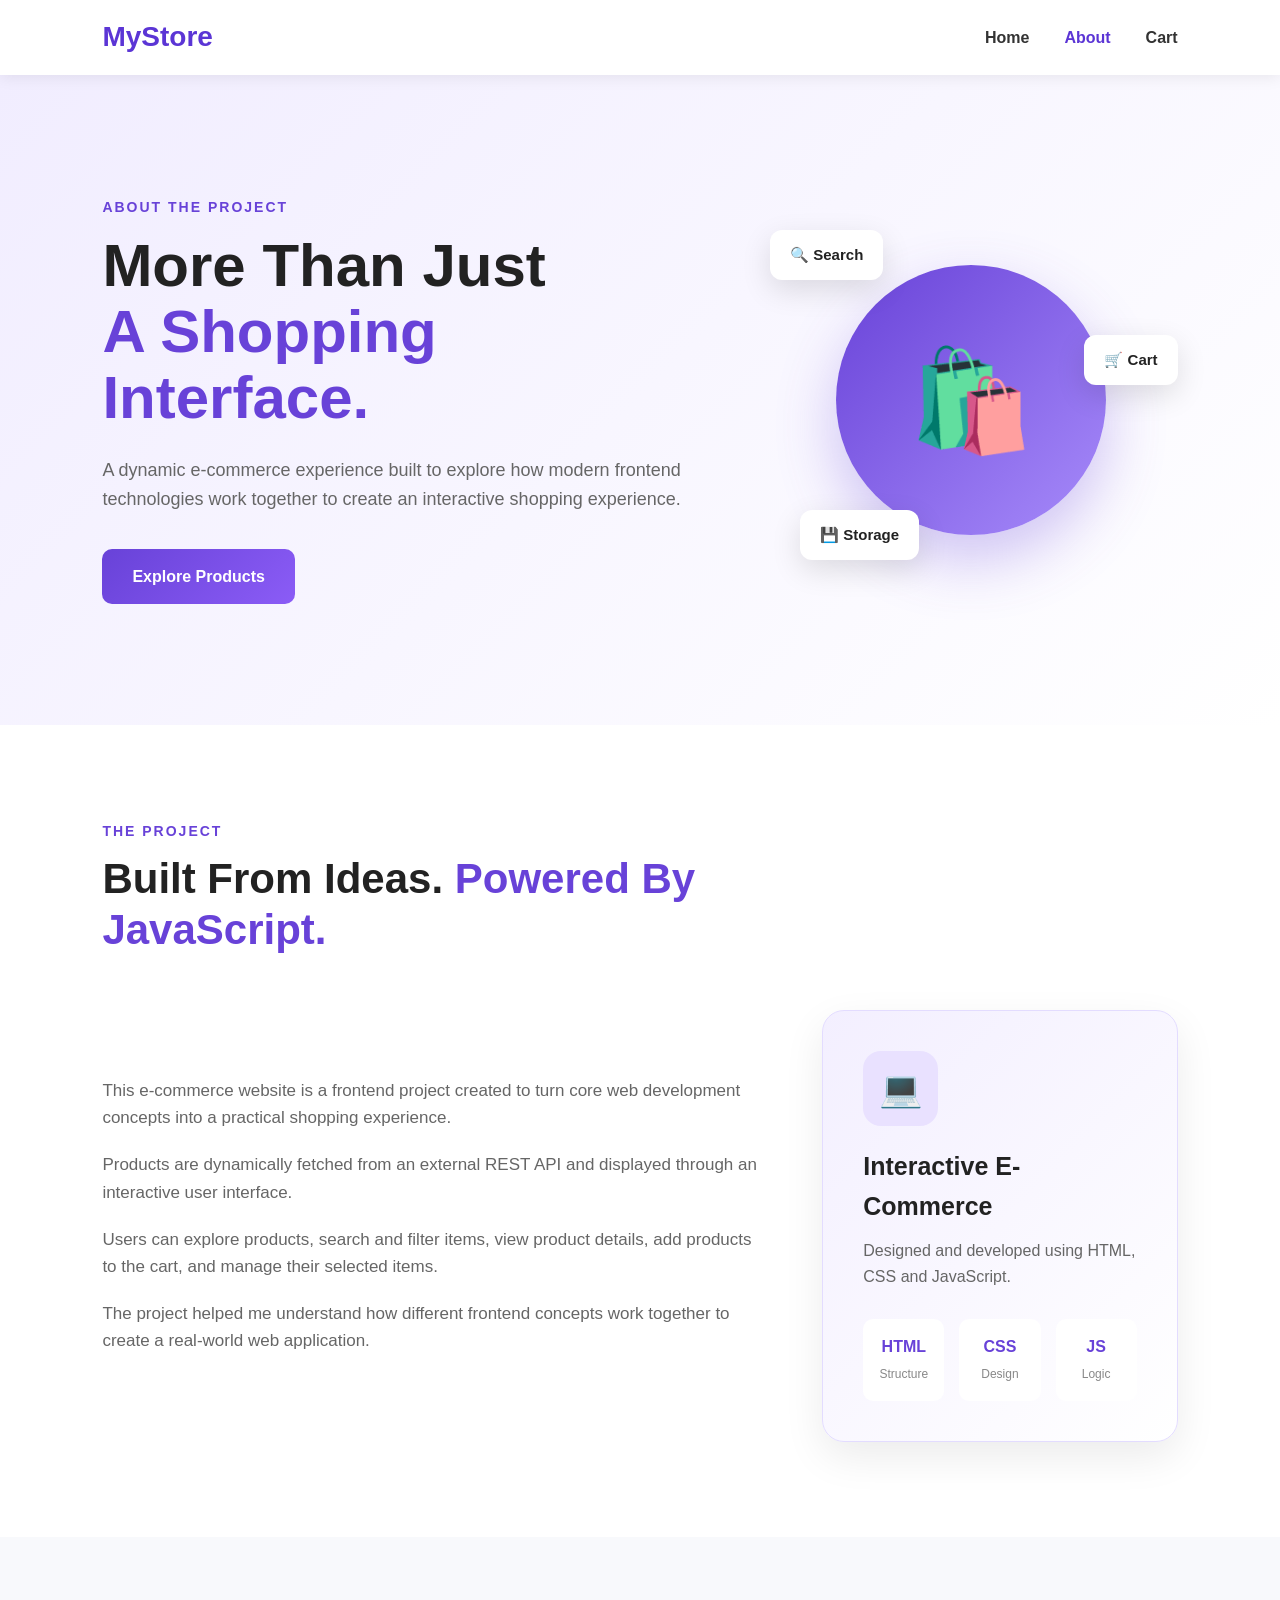
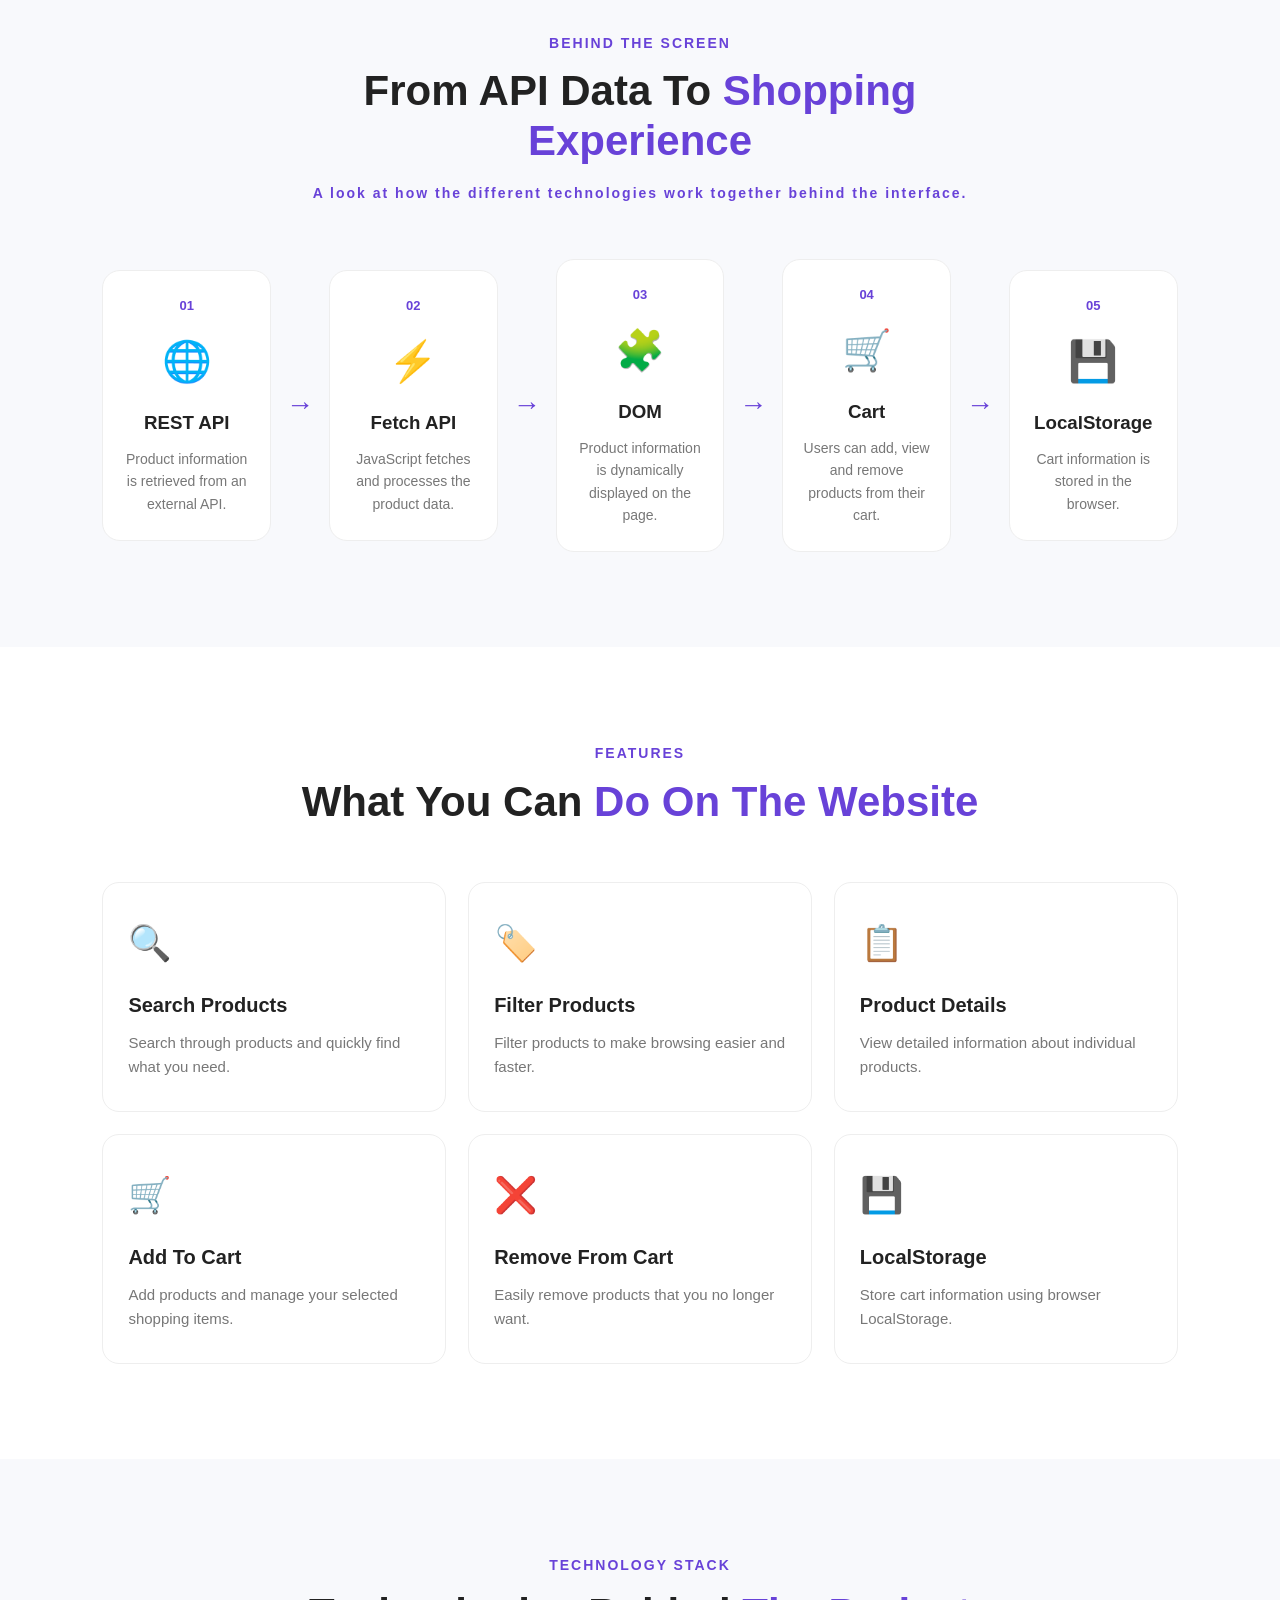
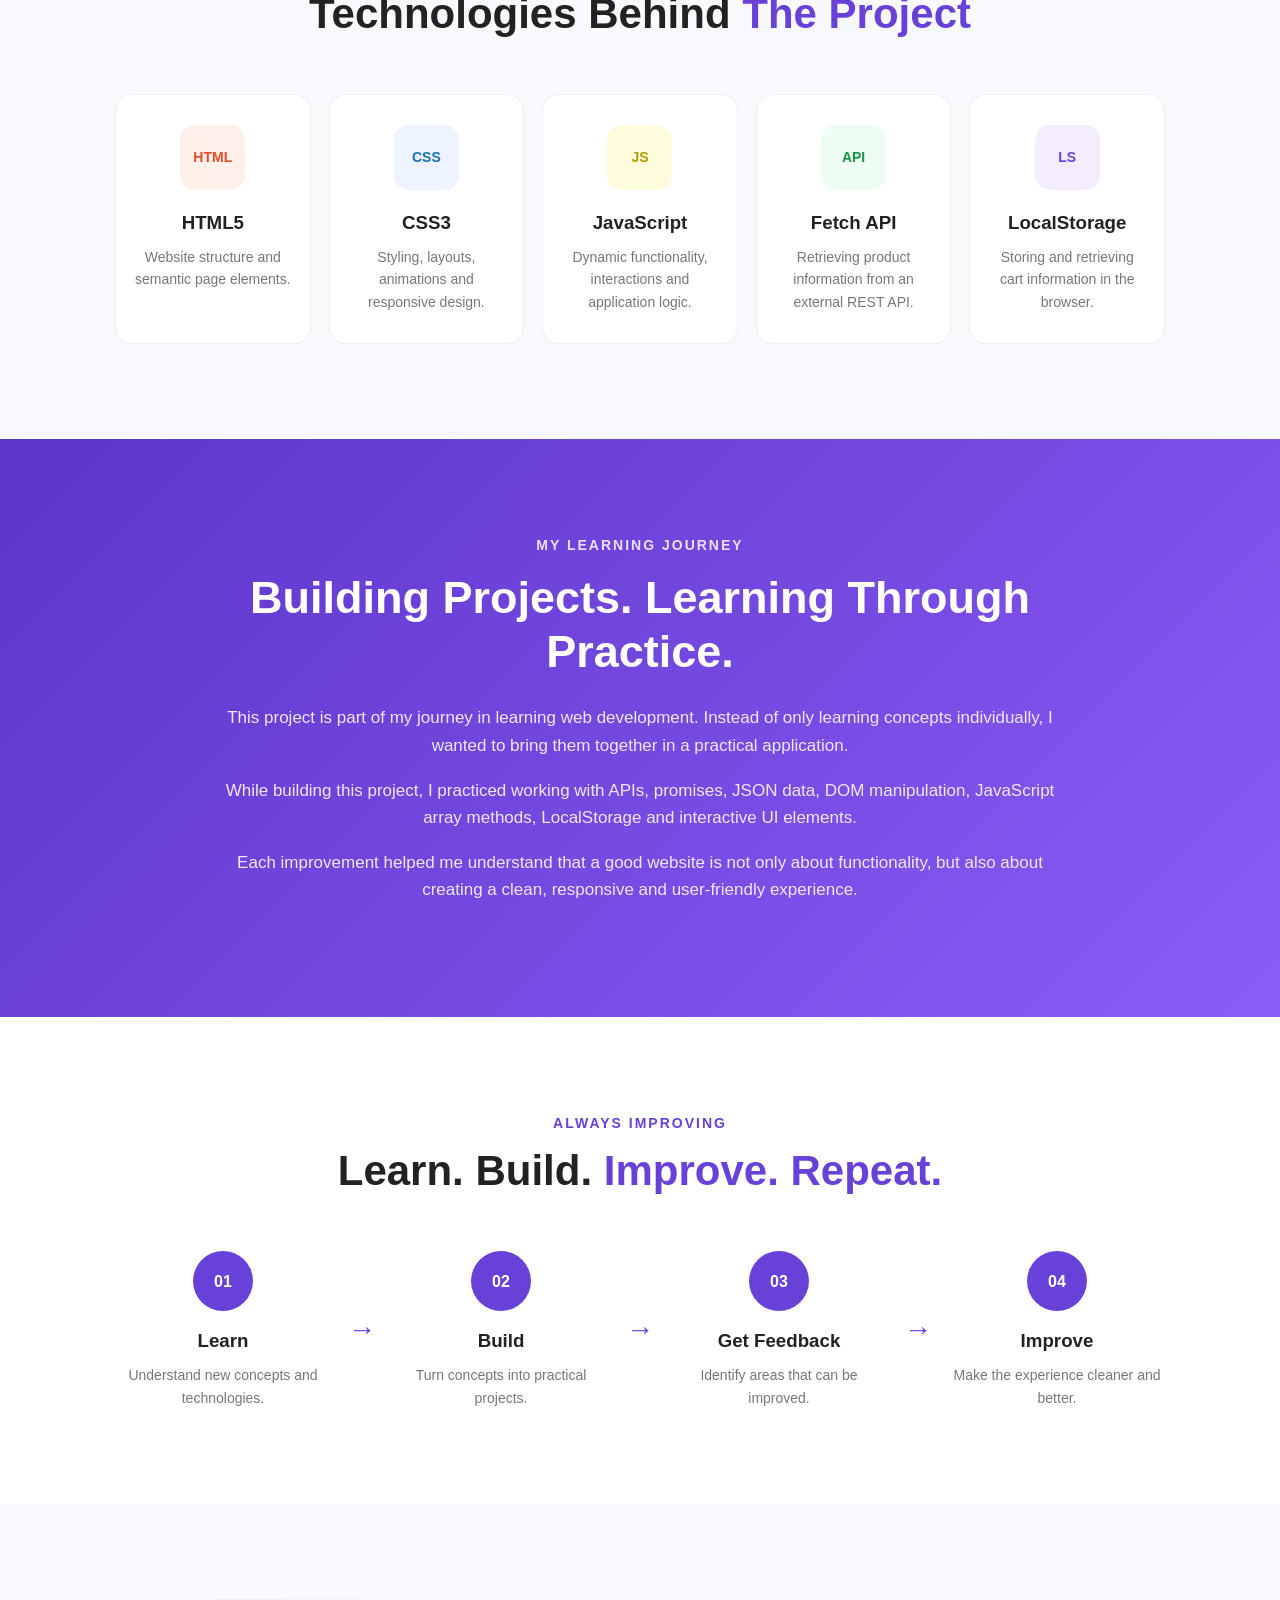
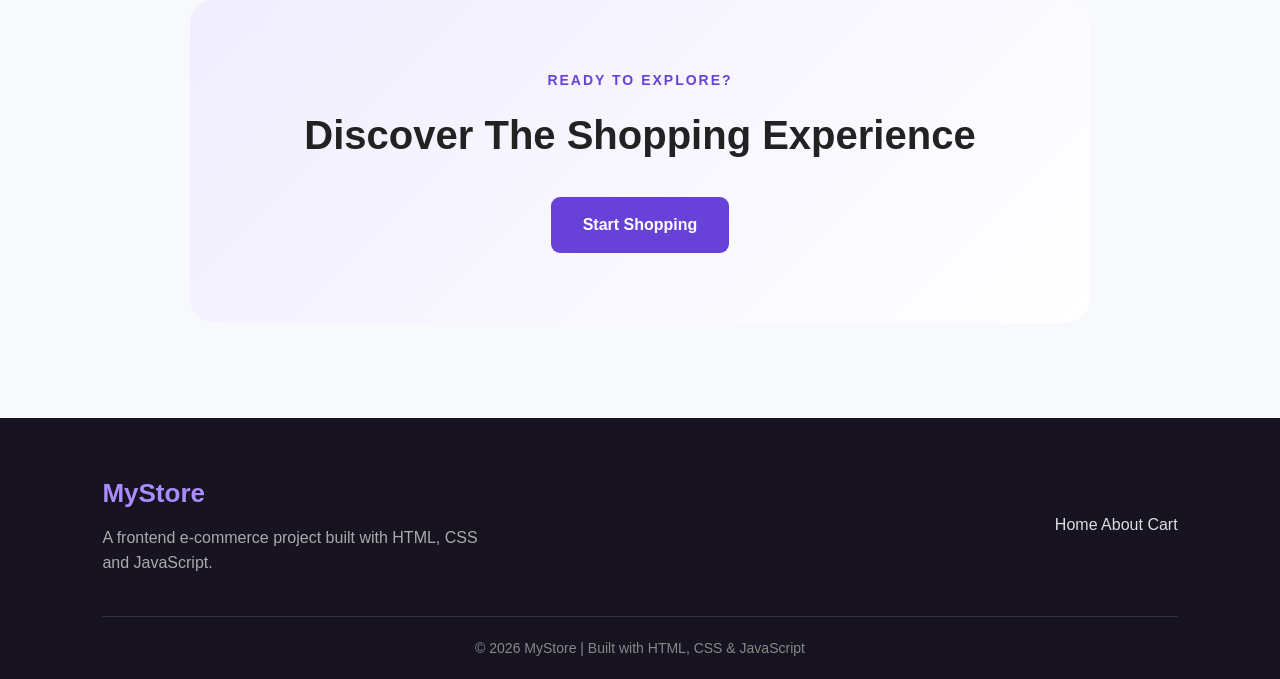
==== about.html @ 477f8141 "Initial commit - E-Commerce Web Application" ====
<!DOCTYPE html>
<html lang="en">
<head>
    <meta charset="UTF-8">
    <meta name="viewport" content="width=device-width, initial-scale=1.0">
    <title>About | E-Commerce Website</title>
    <link rel="stylesheet" href="about.css">
</head>

<body>

    <!-- Navbar -->

    <header class="navbar">

        <div class="logo">
            MyStore
        </div>

        <nav>
            <a href="home.html">Home</a>
            <a href="about.html" class="active">About</a>
            <a href="cart/cart.html">Cart</a>
        </nav>

    </header>


    <!-- Hero Section -->

    <section class="hero">

        <div class="hero-content">

            <p class="tag">ABOUT THE PROJECT</p>

            <h1>
                More Than Just
                <span>A Shopping Interface.</span>
            </h1>

            <p class="hero-text">
                A dynamic e-commerce experience built to explore
                how modern frontend technologies work together
                to create an interactive shopping experience.
            </p>

            <a href="home.html" class="primary-btn">
                Explore Products
            </a>

        </div>

        <div class="hero-visual">

            <div class="visual-circle">
                🛍️
            </div>

            <div class="floating-card card-one">
                🔍 Search
            </div>

            <div class="floating-card card-two">
                🛒 Cart
            </div>

            <div class="floating-card card-three">
                💾 Storage
            </div>

        </div>

    </section>


    <!-- About Project -->

    <section class="about-project">

        <div class="section-title">

            <p>THE PROJECT</p>

            <h2>
                Built From Ideas.
                <span>Powered By JavaScript.</span>
            </h2>

        </div>

        <div class="about-grid">

            <div class="about-text">

                <p>
                    This e-commerce website is a frontend project
                    created to turn core web development concepts
                    into a practical shopping experience.
                </p>

                <p>
                    Products are dynamically fetched from an
                    external REST API and displayed through an
                    interactive user interface.
                </p>

                <p>
                    Users can explore products, search and filter
                    items, view product details, add products to
                    the cart, and manage their selected items.
                </p>

                <p>
                    The project helped me understand how different
                    frontend concepts work together to create a
                    real-world web application.
                </p>

            </div>

            <div class="project-card">

                <div class="project-icon">
                    💻
                </div>

                <h3>
                    Interactive E-Commerce
                </h3>

                <p>
                    Designed and developed using
                    HTML, CSS and JavaScript.
                </p>

                <div class="project-stats">

                    <div>
                        <strong>HTML</strong>
                        <span>Structure</span>
                    </div>

                    <div>
                        <strong>CSS</strong>
                        <span>Design</span>
                    </div>

                    <div>
                        <strong>JS</strong>
                        <span>Logic</span>
                    </div>

                </div>

            </div>

        </div>

    </section>


    <!-- How It Works -->

    <section class="workflow">

        <div class="section-title center">

            <p>BEHIND THE SCREEN</p>

            <h2>
                From API Data To
                <span>Shopping Experience</span>
            </h2>

            <p class="section-description">
                A look at how the different technologies work
                together behind the interface.
            </p>

        </div>


        <div class="flow">

            <div class="flow-card">

                <div class="flow-number">
                    01
                </div>

                <div class="flow-icon">
                    🌐
                </div>

                <h3>
                    REST API
                </h3>

                <p>
                    Product information is retrieved
                    from an external API.
                </p>

            </div>


            <div class="arrow">
                →
            </div>


            <div class="flow-card">

                <div class="flow-number">
                    02
                </div>

                <div class="flow-icon">
                    ⚡
                </div>

                <h3>
                    Fetch API
                </h3>

                <p>
                    JavaScript fetches and processes
                    the product data.
                </p>

            </div>


            <div class="arrow">
                →
            </div>


            <div class="flow-card">

                <div class="flow-number">
                    03
                </div>

                <div class="flow-icon">
                    🧩
                </div>

                <h3>
                    DOM
                </h3>

                <p>
                    Product information is dynamically
                    displayed on the page.
                </p>

            </div>


            <div class="arrow">
                →
            </div>


            <div class="flow-card">

                <div class="flow-number">
                    04
                </div>

                <div class="flow-icon">
                    🛒
                </div>

                <h3>
                    Cart
                </h3>

                <p>
                    Users can add, view and remove
                    products from their cart.
                </p>

            </div>


            <div class="arrow">
                →
            </div>


            <div class="flow-card">

                <div class="flow-number">
                    05
                </div>

                <div class="flow-icon">
                    💾
                </div>

                <h3>
                    LocalStorage
                </h3>

                <p>
                    Cart information is stored in
                    the browser.
                </p>

            </div>

        </div>

    </section>


    <!-- Features -->

    <section class="features">

        <div class="section-title center">

            <p>FEATURES</p>

            <h2>
                What You Can
                <span>Do On The Website</span>
            </h2>

        </div>


        <div class="feature-grid">

            <div class="feature-card">

                <div class="feature-icon">
                    🔍
                </div>

                <h3>
                    Search Products
                </h3>

                <p>
                    Search through products and
                    quickly find what you need.
                </p>

            </div>


            <div class="feature-card">

                <div class="feature-icon">
                    🏷️
                </div>

                <h3>
                    Filter Products
                </h3>

                <p>
                    Filter products to make browsing
                    easier and faster.
                </p>

            </div>


            <div class="feature-card">

                <div class="feature-icon">
                    📋
                </div>

                <h3>
                    Product Details
                </h3>

                <p>
                    View detailed information about
                    individual products.
                </p>

            </div>


            <div class="feature-card">

                <div class="feature-icon">
                    🛒
                </div>

                <h3>
                    Add To Cart
                </h3>

                <p>
                    Add products and manage your
                    selected shopping items.
                </p>

            </div>


            <div class="feature-card">

                <div class="feature-icon">
                    ❌
                </div>

                <h3>
                    Remove From Cart
                </h3>

                <p>
                    Easily remove products that
                    you no longer want.
                </p>

            </div>


            <div class="feature-card">

                <div class="feature-icon">
                    💾
                </div>

                <h3>
                    LocalStorage
                </h3>

                <p>
                    Store cart information using
                    browser LocalStorage.
                </p>

            </div>

        </div>

    </section>


    <!-- Technologies -->

    <section class="technologies">

        <div class="section-title center">

            <p>TECHNOLOGY STACK</p>

            <h2>
                Technologies Behind
                <span>The Project</span>
            </h2>

        </div>


        <div class="tech-grid">

            <div class="tech-card">

                <div class="tech-logo html">
                    HTML
                </div>

                <h3>
                    HTML5
                </h3>

                <p>
                    Website structure and semantic
                    page elements.
                </p>

            </div>


            <div class="tech-card">

                <div class="tech-logo css">
                    CSS
                </div>

                <h3>
                    CSS3
                </h3>

                <p>
                    Styling, layouts, animations and
                    responsive design.
                </p>

            </div>


            <div class="tech-card">

                <div class="tech-logo js">
                    JS
                </div>

                <h3>
                    JavaScript
                </h3>

                <p>
                    Dynamic functionality, interactions
                    and application logic.
                </p>

            </div>


            <div class="tech-card">

                <div class="tech-logo api">
                    API
                </div>

                <h3>
                    Fetch API
                </h3>

                <p>
                    Retrieving product information
                    from an external REST API.
                </p>

            </div>


            <div class="tech-card">

                <div class="tech-logo storage">
                    LS
                </div>

                <h3>
                    LocalStorage
                </h3>

                <p>
                    Storing and retrieving cart
                    information in the browser.
                </p>

            </div>

        </div>

    </section>


    <!-- Learning -->

    <section class="learning">

        <div class="learning-content">

            <p class="tag">
                MY LEARNING JOURNEY
            </p>

            <h2>
                Building Projects.
                Learning Through Practice.
            </h2>

            <p>
                This project is part of my journey in learning
                web development. Instead of only learning concepts
                individually, I wanted to bring them together
                in a practical application.
            </p>

            <p>
                While building this project, I practiced working
                with APIs, promises, JSON data, DOM manipulation,
                JavaScript array methods, LocalStorage and
                interactive UI elements.
            </p>

            <p>
                Each improvement helped me understand that a good
                website is not only about functionality, but also
                about creating a clean, responsive and
                user-friendly experience.
            </p>

        </div>

    </section>


    <!-- Improvement -->

    <section class="improvement">

        <div class="section-title center">

            <p>ALWAYS IMPROVING</p>

            <h2>
                Learn. Build.
                <span>Improve. Repeat.</span>
            </h2>

        </div>


        <div class="improvement-flow">

            <div class="improve-item">
                <div>01</div>
                <h3>Learn</h3>
                <p>
                    Understand new concepts and technologies.
                </p>
            </div>

            <div class="improve-arrow">
                →
            </div>

            <div class="improve-item">
                <div>02</div>
                <h3>Build</h3>
                <p>
                    Turn concepts into practical projects.
                </p>
            </div>

            <div class="improve-arrow">
                →
            </div>

            <div class="improve-item">
                <div>03</div>
                <h3>Get Feedback</h3>
                <p>
                    Identify areas that can be improved.
                </p>
            </div>

            <div class="improve-arrow">
                →
            </div>

            <div class="improve-item">
                <div>04</div>
                <h3>Improve</h3>
                <p>
                    Make the experience cleaner and better.
                </p>
            </div>

        </div>

    </section>


    <!-- CTA -->

    <section class="cta">

        <div class="cta-box">

            <p>
                READY TO EXPLORE?
            </p>

            <h2>
                Discover The Shopping Experience
            </h2>

            <a href="home.html">
                Start Shopping
            </a>

        </div>

    </section>


    <!-- Footer -->

    <footer>

        <div class="footer-main">

            <div class="footer-brand">

                <h3>
                    MyStore
                </h3>

                <p>
                    A frontend e-commerce project built
                    with HTML, CSS and JavaScript.
                </p>

            </div>


            <div class="footer-links">

                <nav>

    <a href="./home/home.html">Home</a>

    <a href="./about.html" class="active">About</a>

    <a href="./cart/cart.html">Cart</a>

</nav>

            </div>

        </div>


        <div class="footer-bottom">

            © 2026 MyStore | Built with HTML, CSS & JavaScript

        </div>

    </footer>

</body>
</html>
---- about.css ----
* {
    margin: 0;
    padding: 0;
    box-sizing: border-box;
}

html {
    scroll-behavior: smooth;
}

body {
    font-family: Arial, sans-serif;
    color: #222;
    background-color: #f8f9fc;
    line-height: 1.6;
}

a {
    text-decoration: none;
}


/* NAVBAR */

.navbar {
    width: 100%;
    min-height: 75px;
    padding: 0 8%;
    background-color: white;

    display: flex;
    justify-content: space-between;
    align-items: center;

    box-shadow: 0 2px 15px rgba(0, 0, 0, 0.08);

    position: sticky;
    top: 0;
    z-index: 100;
}

.logo {
    font-size: 28px;
    font-weight: bold;
    color: #5b35d5;
}

.navbar nav {
    display: flex;
    align-items: center;
    gap: 35px;
}

.navbar nav a {
    color: #333;
    font-size: 16px;
    font-weight: 600;
    transition: 0.3s;
}

.navbar nav a:hover,
.navbar nav a.active {
    color: #5b35d5;
}


/* HERO */

.hero {
    min-height: 650px;
    padding: 80px 8%;

    display: flex;
    align-items: center;
    justify-content: space-between;

    gap: 70px;

    background: linear-gradient(
        135deg,
        #f1edff,
        #ffffff
    );
}

.hero-content {
    max-width: 650px;
}

.tag {
    color: #6842d8;
    font-size: 14px;
    font-weight: bold;
    letter-spacing: 2px;
    margin-bottom: 15px;
}

.hero h1 {
    font-size: 60px;
    line-height: 1.1;
    margin-bottom: 25px;
}

.hero h1 span {
    display: block;
    color: #6842d8;
}

.hero-text {
    max-width: 580px;
    font-size: 18px;
    color: #666;
    margin-bottom: 35px;
}

.primary-btn {
    display: inline-block;

    padding: 15px 30px;

    background: linear-gradient(
        135deg,
        #6842d8,
        #8b5cf6
    );

    color: white;

    border-radius: 10px;

    font-weight: bold;

    transition: 0.3s;
}

.primary-btn:hover {
    transform: translateY(-3px);

    box-shadow:
        0 10px 25px rgba(104, 66, 216, 0.3);
}


/* HERO VISUAL */

.hero-visual {
    width: 430px;
    height: 430px;

    position: relative;

    display: flex;
    align-items: center;
    justify-content: center;
}

.visual-circle {
    width: 270px;
    height: 270px;

    border-radius: 50%;

    background: linear-gradient(
        135deg,
        #6842d8,
        #a78bfa
    );

    display: flex;
    align-items: center;
    justify-content: center;

    font-size: 100px;

    box-shadow:
        0 25px 60px rgba(104, 66, 216, 0.3);
}

.floating-card {
    position: absolute;

    padding: 13px 20px;

    background-color: white;

    border-radius: 12px;

    box-shadow:
        0 10px 30px rgba(0, 0, 0, 0.12);

    font-weight: bold;

    font-size: 15px;
}

.card-one {
    top: 45px;
    left: 5px;
}

.card-two {
    right: 0;
    top: 150px;
}

.card-three {
    bottom: 55px;
    left: 35px;
}


/* COMMON SECTION */

section {
    padding: 95px 8%;
}

.section-title {
    max-width: 750px;
    margin-bottom: 55px;
}

.section-title.center {
    text-align: center;
    margin-left: auto;
    margin-right: auto;
}

.section-title > p {
    color: #6842d8;
    font-size: 14px;
    font-weight: bold;
    letter-spacing: 2px;
    margin-bottom: 12px;
}

.section-title h2 {
    font-size: 42px;
    line-height: 1.2;
}

.section-title h2 span {
    color: #6842d8;
}

.section-description {
    margin-top: 15px;
    color: #777;
}


/* ABOUT PROJECT */

.about-project {
    background-color: white;
}

.about-grid {
    max-width: 1100px;
    margin: auto;

    display: grid;
    grid-template-columns: 1.3fr 0.7fr;

    gap: 60px;

    align-items: center;
}

.about-text p {
    color: #666;
    font-size: 17px;
    margin-bottom: 20px;
}

.project-card {
    padding: 40px;

    border-radius: 22px;

    background:
        linear-gradient(
            135deg,
            #f3efff,
            #ffffff
        );

    border: 1px solid #e3dcff;

    box-shadow:
        0 15px 40px rgba(0, 0, 0, 0.08);
}

.project-icon {
    width: 75px;
    height: 75px;

    display: flex;
    align-items: center;
    justify-content: center;

    background-color: #e9e1ff;

    border-radius: 18px;

    font-size: 35px;

    margin-bottom: 20px;
}

.project-card h3 {
    font-size: 25px;
    margin-bottom: 12px;
}

.project-card > p {
    color: #666;
}

.project-stats {
    display: flex;
    gap: 15px;

    margin-top: 30px;
}

.project-stats div {
    flex: 1;

    padding: 15px 8px;

    background-color: white;

    border-radius: 10px;

    text-align: center;
}

.project-stats strong {
    display: block;
    color: #6842d8;
}

.project-stats span {
    color: #888;
    font-size: 12px;
}


/* WORKFLOW */

.workflow {
    background-color: #f8f9fc;
}

.flow {
    max-width: 1200px;
    margin: auto;

    display: flex;
    align-items: center;
    justify-content: center;

    gap: 15px;
}

.flow-card {
    width: 185px;
    min-height: 250px;

    padding: 25px 18px;

    background-color: white;

    border-radius: 18px;

    text-align: center;

    border: 1px solid #eee;

    transition: 0.3s;
}

.flow-card:hover {
    transform: translateY(-8px);

    border-color: #d8ccff;

    box-shadow:
        0 15px 30px rgba(0, 0, 0, 0.08);
}

.flow-number {
    color: #6842d8;
    font-size: 13px;
    font-weight: bold;
    margin-bottom: 12px;
}

.flow-icon {
    font-size: 40px;
    margin-bottom: 15px;
}

.flow-card h3 {
    margin-bottom: 10px;
}

.flow-card p {
    color: #777;
    font-size: 14px;
}

.arrow {
    color: #6842d8;
    font-size: 28px;
    font-weight: bold;
}


/* FEATURES */

.features {
    background-color: white;
}

.feature-grid {
    max-width: 1100px;
    margin: auto;

    display: grid;
    grid-template-columns: repeat(3, 1fr);

    gap: 22px;
}

.feature-card {
    padding: 32px 25px;

    border-radius: 17px;

    border: 1px solid #eee;

    background-color: #fff;

    transition: 0.3s;
}

.feature-card:hover {
    transform: translateY(-7px);

    box-shadow:
        0 15px 35px rgba(0, 0, 0, 0.08);

    border-color: #d8ccff;
}

.feature-icon {
    font-size: 35px;
    margin-bottom: 18px;
}

.feature-card h3 {
    font-size: 20px;
    margin-bottom: 10px;
}

.feature-card p {
    color: #777;
    font-size: 15px;
}


/* TECHNOLOGIES */

.technologies {
    background-color: #f8f9fc;
}

.tech-grid {
    max-width: 1050px;
    margin: auto;

    display: grid;
    grid-template-columns: repeat(5, 1fr);

    gap: 18px;
}

.tech-card {
    padding: 30px 18px;

    text-align: center;

    background-color: white;

    border-radius: 17px;

    border: 1px solid #eee;

    transition: 0.3s;
}

.tech-card:hover {
    transform: translateY(-6px);

    box-shadow:
        0 12px 25px rgba(0, 0, 0, 0.08);
}

.tech-logo {
    width: 65px;
    height: 65px;

    margin: 0 auto 18px;

    border-radius: 15px;

    display: flex;
    align-items: center;
    justify-content: center;

    font-size: 14px;
    font-weight: bold;
}

.html {
    background-color: #fff0ea;
    color: #e44d26;
}

.css {
    background-color: #edf4ff;
    color: #1572b6;
}

.js {
    background-color: #fffbdc;
    color: #b39b00;
}

.api {
    background-color: #edfdf4;
    color: #159447;
}

.storage {
    background-color: #f3edff;
    color: #6842d8;
}

.tech-card h3 {
    margin-bottom: 8px;
}

.tech-card p {
    color: #777;
    font-size: 14px;
}


/* LEARNING */

.learning {
    background:
        linear-gradient(
            135deg,
            #5c35c9,
            #8b5cf6
        );

    color: white;
}

.learning-content {
    max-width: 850px;
    margin: auto;

    text-align: center;
}

.learning .tag {
    color: #e9e1ff;
}

.learning h2 {
    font-size: 45px;
    line-height: 1.2;

    margin-bottom: 25px;
}

.learning-content > p:not(.tag) {
    color: #eee8ff;

    font-size: 17px;

    margin-bottom: 18px;
}


/* IMPROVEMENT */

.improvement {
    background-color: white;
}

.improvement-flow {
    max-width: 1100px;
    margin: auto;

    display: flex;
    align-items: center;
    justify-content: center;

    gap: 20px;
}

.improve-item {
    width: 210px;
    text-align: center;
}

.improve-item > div {
    width: 60px;
    height: 60px;

    margin: 0 auto 15px;

    border-radius: 50%;

    display: flex;
    align-items: center;
    justify-content: center;

    background-color: #6842d8;

    color: white;

    font-weight: bold;
}

.improve-item h3 {
    margin-bottom: 8px;
}

.improve-item p {
    color: #777;
    font-size: 14px;
}

.improve-arrow {
    color: #6842d8;
    font-size: 28px;
}


/* CTA */

.cta {
    background-color: #f8f9fc;
}

.cta-box {
    max-width: 900px;
    margin: auto;

    padding: 70px 30px;

    text-align: center;

    border-radius: 25px;

    background:
        linear-gradient(
            135deg,
            #f1edff,
            #ffffff
        );
}

.cta-box > p {
    color: #6842d8;

    font-size: 14px;

    font-weight: bold;

    letter-spacing: 2px;

    margin-bottom: 12px;
}

.cta-box h2 {
    font-size: 40px;
    margin-bottom: 30px;
}

.cta-box a {
    display: inline-block;

    padding: 15px 32px;

    background-color: #6842d8;

    color: white;

    border-radius: 9px;

    font-weight: bold;

    transition: 0.3s;
}

.cta-box a:hover {
    background-color: #4d2ab8;

    transform: translateY(-2px);
}


/* FOOTER */

footer {
    padding: 55px 8% 20px;

    background-color: #171321;

    color: white;
}

.footer-main {
    max-width: 1100px;
    margin: auto;

    display: flex;
    justify-content: space-between;

    gap: 40px;
}

.footer-brand h3 {
    font-size: 26px;

    color: #a98cff;

    margin-bottom: 10px;
}

.footer-brand p {
    max-width: 400px;

    color: #aaa;
}

.footer-links {
    display: flex;

    align-items: center;

    gap: 25px;
}

.footer-links a {
    color: #ddd;

    transition: 0.3s;
}

.footer-links a:hover {
    color: #a98cff;
}

.footer-bottom {
    max-width: 1100px;

    margin: 40px auto 0;

    padding-top: 20px;

    border-top: 1px solid #333;

    text-align: center;

    color: #888;

    font-size: 14px;
}


/* TABLET */

@media (max-width: 1100px) {

    .hero {
        padding: 70px 6%;
    }

    .hero h1 {
        font-size: 50px;
    }

    .hero-visual {
        width: 360px;
        height: 360px;
    }

    .visual-circle {
        width: 230px;
        height: 230px;
        font-size: 80px;
    }

    .flow {
        flex-wrap: wrap;
    }

    .arrow {
        font-size: 22px;
    }

    .tech-grid {
        grid-template-columns: repeat(3, 1fr);
    }

}


/* TABLET */

@media (max-width: 850px) {

    .hero {
        flex-direction: column;
        text-align: center;
    }

    .hero-content {
        max-width: 700px;
    }

    .hero-text {
        margin-left: auto;
        margin-right: auto;
    }

    .hero-visual {
        width: 380px;
    }

    .about-grid {
        grid-template-columns: 1fr;
    }

    .feature-grid {
        grid-template-columns: repeat(2, 1fr);
    }

    .improvement-flow {
        flex-wrap: wrap;
    }

}


/* MOBILE */

@media (max-width: 600px) {

    .navbar {
        min-height: auto;

        padding: 18px 5%;

        flex-direction: column;

        gap: 15px;
    }

    .navbar nav {
        gap: 20px;
    }

    .navbar nav a {
        font-size: 14px;
    }

    .logo {
        font-size: 24px;
    }


    section {
        padding: 65px 5%;
    }


    .hero {
        min-height: auto;

        padding: 60px 5%;

        gap: 50px;
    }

    .hero h1 {
        font-size: 38px;
    }

    .hero-text {
        font-size: 16px;
    }


    .hero-visual {
        width: 100%;
        height: 330px;
    }

    .visual-circle {
        width: 200px;
        height: 200px;

        font-size: 70px;
    }

    .floating-card {
        font-size: 13px;
        padding: 10px 14px;
    }

    .card-one {
        left: 0;
        top: 35px;
    }

    .card-two {
        right: 0;
        top: 125px;
    }

    .card-three {
        left: 10px;
        bottom: 25px;
    }


    .section-title h2 {
        font-size: 31px;
    }


    .about-grid {
        gap: 35px;
    }

    .about-text p {
        font-size: 16px;
    }

    .project-card {
        padding: 28px;
    }


    .flow {
        flex-direction: column;
    }

    .flow-card {
        width: 100%;
        max-width: 320px;
    }

    .arrow {
        transform: rotate(90deg);
    }


    .feature-grid {
        grid-template-columns: 1fr;
    }


    .tech-grid {
        grid-template-columns: repeat(2, 1fr);
    }


    .learning h2 {
        font-size: 32px;
    }

    .learning-content > p:not(.tag) {
        font-size: 16px;
    }


    .improvement-flow {
        flex-direction: column;
    }

    .improve-arrow {
        transform: rotate(90deg);
    }

    .improve-item {
        width: 100%;
        max-width: 280px;
    }


    .cta-box {
        padding: 50px 20px;
    }

    .cta-box h2 {
        font-size: 30px;
    }


    .footer-main {
        flex-direction: column;

        text-align: center;
    }

    .footer-brand p {
        margin: auto;
    }

    .footer-links {
        justify-content: center;

        flex-wrap: wrap;
    }

}


/* SMALL MOBILE */

@media (max-width: 400px) {

    .hero h1 {
        font-size: 32px;
    }

    .section-title h2 {
        font-size: 27px;
    }

    .tech-grid {
        grid-template-columns: 1fr;
    }

    .project-stats {
        flex-direction: column;
    }

    .navbar nav {
        gap: 12px;
    }

}
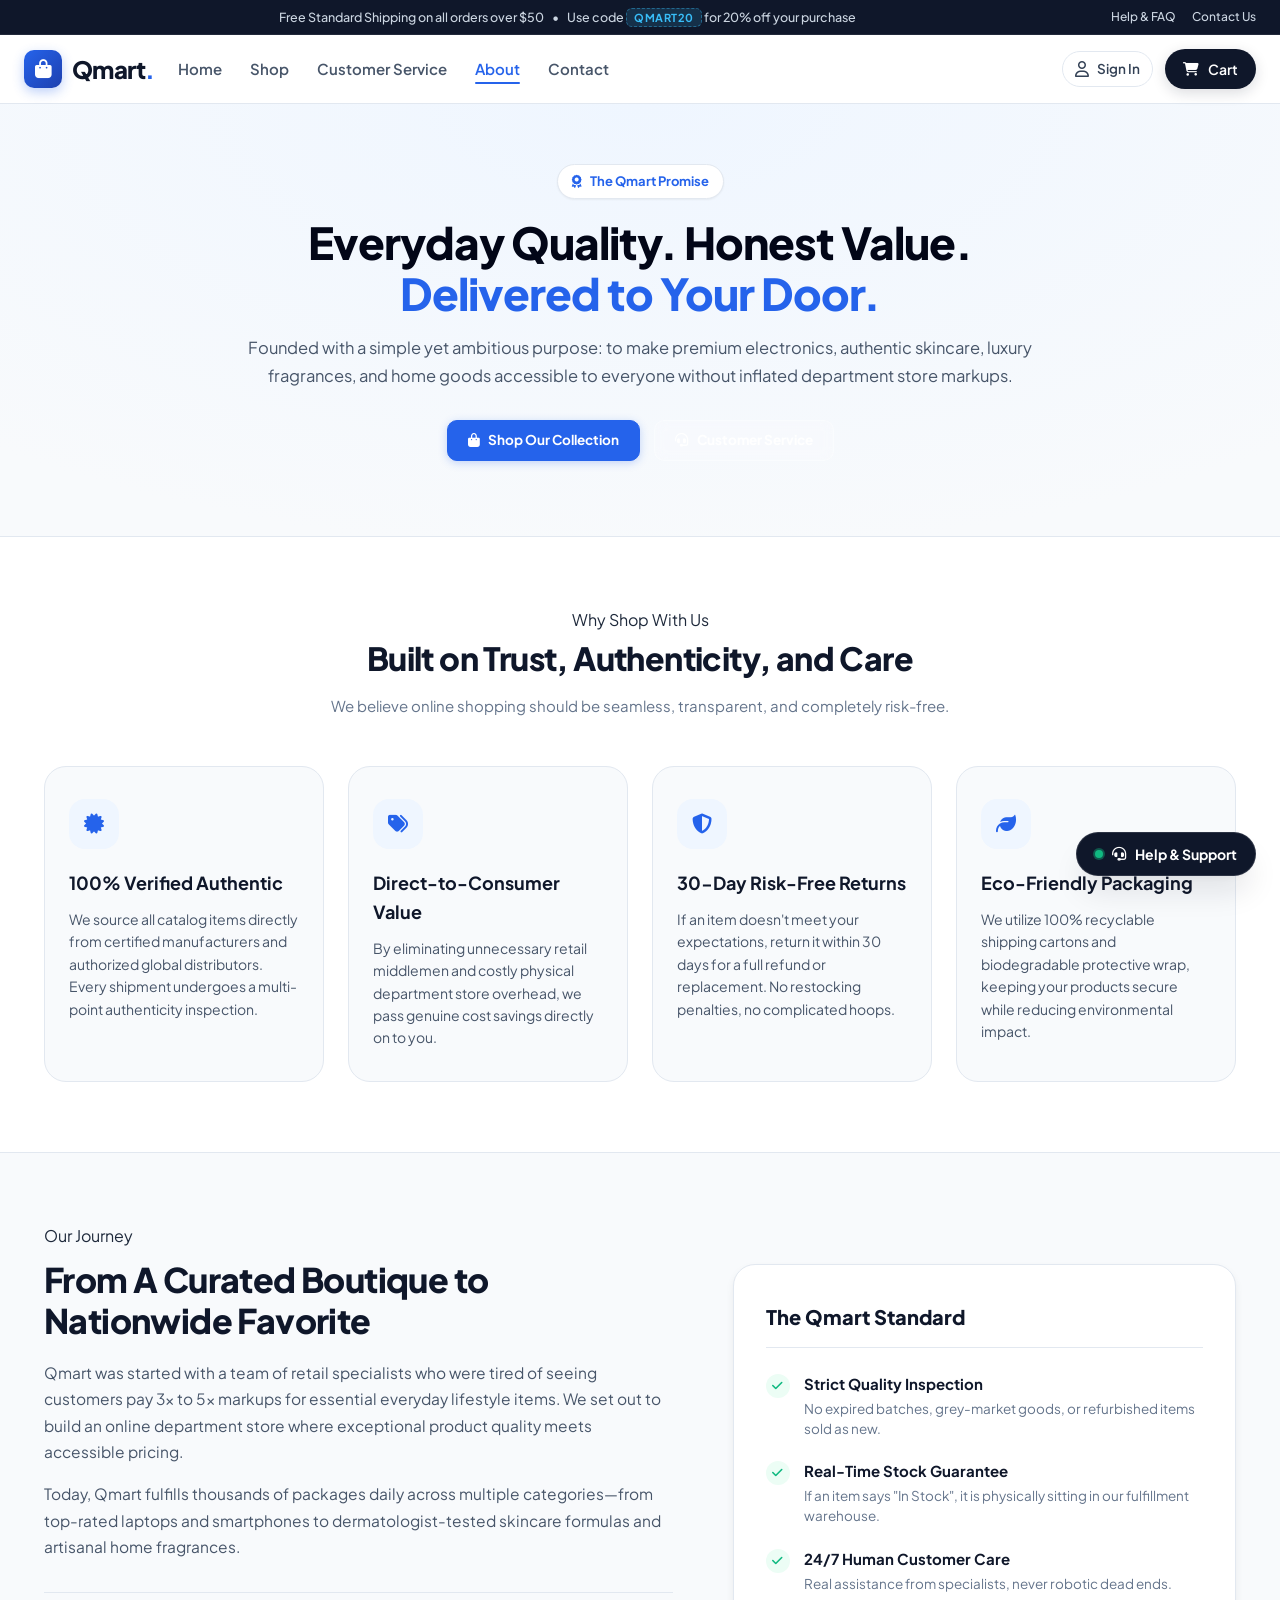
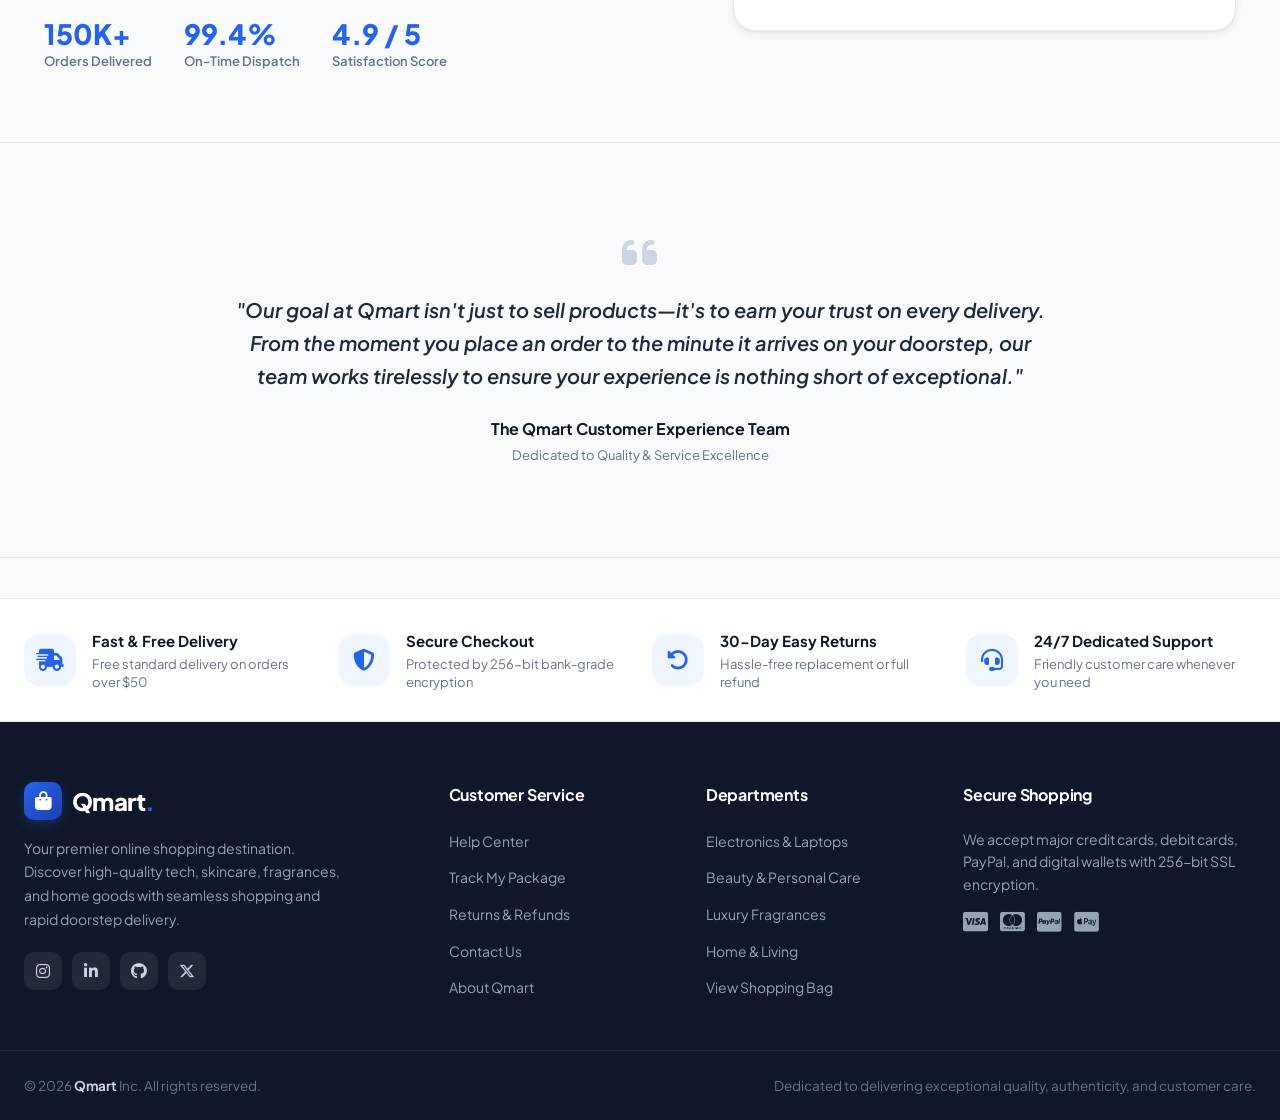
==== commit e8eafb3f: "feat: complete UI enhancement, responsive mobile navigation, product filters, and SEO optimization" ====
--- a/about.html
+++ b/about.html
@@ -1,739 +1,322 @@
 <!DOCTYPE html>
 <html lang="en">
+
 <head>
     <meta charset="UTF-8">
     <meta name="viewport" content="width=device-width, initial-scale=1.0">
-    <title>About | E-Commerce Website</title>
-    <link rel="stylesheet" href="about.css">
+    <title>About Qmart | Our Story & Sourcing Standards</title>
+
+    <!-- Global CSS -->
+    <link rel="stylesheet" href="./common.css">
+    <!-- About Specific CSS -->
+    <link rel="stylesheet" href="./about.css">
+
+    <!-- Font Awesome -->
+    <link rel="stylesheet" href="https://cdnjs.cloudflare.com/ajax/libs/font-awesome/6.5.2/css/all.min.css">
 </head>
 
 <body>
 
-    <!-- Navbar -->
-
-    <header class="navbar">
-
-        <div class="logo">
-            MyStore
-        </div>
-
-        <nav>
-            <a href="home.html">Home</a>
-            <a href="about.html" class="active">About</a>
-            <a href="cart/cart.html">Cart</a>
-        </nav>
-
+    <!-- ================= ANNOUNCEMENT BAR ================= -->
+    <div class="announcement-bar">
+        <div class="announcement-text">
+            <span>Free Standard Shipping on all orders over $50</span>
+            <span class="sep">•</span>
+            <span>Use code <strong class="coupon-code">QMART20</strong> for 20% off your purchase</span>
+        </div>
+        <div class="announcement-links">
+            <a href="./customer-service.html">Help & FAQ</a>
+            <a href="./contact.html">Contact Us</a>
+        </div>
+    </div>
+
+    <!-- ================= NAVBAR ================= -->
+    <header class="main-header">
+        <div class="navbar-inner">
+            <a href="./home/home.html" class="brand-logo">
+                <div class="brand-icon">
+                    <i class="fa-solid fa-bag-shopping"></i>
+                </div>
+                <span>Qmart<span class="dot">.</span></span>
+            </a>
+
+            <ul class="nav-menu">
+                <li><a href="./home/home.html" class="nav-link">Home</a></li>
+                <li><a href="./home/home.html#catalog-section" class="nav-link">Shop</a></li>
+                <li><a href="./customer-service.html" class="nav-link">Customer Service</a></li>
+                <li><a href="./about.html" class="nav-link active">About</a></li>
+                <li><a href="./contact.html" class="nav-link">Contact</a></li>
+            </ul>
+
+            <div class="header-actions" style="margin-left: auto;">
+                <a href="./registratuion&login/login.html" class="action-btn user-account-btn">
+                    <i class="fa-regular fa-user"></i>
+                    <span>Sign In</span>
+                </a>
+
+                <a href="./cart/cart.html" class="cart-pill-btn">
+                    <i class="fa-solid fa-cart-shopping"></i>
+                    <span class="cart-text">Cart</span>
+                    <span class="cart-badge" id="cartCount">0</span>
+                </a>
+            </div>
+        </div>
     </header>
 
-
-    <!-- Hero Section -->
-
-    <section class="hero">
-
-        <div class="hero-content">
-
-            <p class="tag">ABOUT THE PROJECT</p>
-
+    <!-- Mobile Drawer -->
+    <div class="mobile-drawer">
+        <div class="mobile-drawer-content">
+            <div class="mobile-drawer-header">
+                <div class="brand-logo">
+                    <div class="brand-icon"><i class="fa-solid fa-bag-shopping"></i></div>
+                    <span>Qmart<span class="dot">.</span></span>
+                </div>
+                <button class="mobile-drawer-close" aria-label="Close menu" style="background:none;font-size:22px;color:var(--slate-600);"><i class="fa-solid fa-xmark"></i></button>
+            </div>
+            <ul class="mobile-nav-links">
+                <li><a href="./home/home.html"><i class="fa-solid fa-house" style="margin-right:10px;"></i> Home</a></li>
+                <li><a href="./home/home.html#catalog-section"><i class="fa-solid fa-store" style="margin-right:10px;"></i> Browse Store</a></li>
+                <li><a href="./customer-service.html"><i class="fa-solid fa-headset" style="margin-right:10px;"></i> Customer Service</a></li>
+                <li><a href="./cart/cart.html"><i class="fa-solid fa-cart-shopping" style="margin-right:10px;"></i> Shopping Cart</a></li>
+                <li><a href="./about.html" class="active"><i class="fa-solid fa-circle-info" style="margin-right:10px;"></i> About Qmart</a></li>
+                <li><a href="./contact.html"><i class="fa-solid fa-envelope" style="margin-right:10px;"></i> Contact Support</a></li>
+            </ul>
+        </div>
+    </div>
+
+    <!-- ================= ABOUT HERO ================= -->
+    <section class="about-hero">
+        <div class="about-hero-container">
+            <span class="hero-tag"><i class="fa-solid fa-award"></i> The Qmart Promise</span>
             <h1>
-                More Than Just
-                <span>A Shopping Interface.</span>
+                Everyday Quality. Honest Value.
+                <span>Delivered to Your Door.</span>
             </h1>
-
-            <p class="hero-text">
-                A dynamic e-commerce experience built to explore
-                how modern frontend technologies work together
-                to create an interactive shopping experience.
+            <p>
+                Founded with a simple yet ambitious purpose: to make premium electronics, authentic skincare, luxury fragrances, and home goods accessible to everyone without inflated department store markups.
             </p>
-
-            <a href="home.html" class="primary-btn">
-                Explore Products
-            </a>
-
-        </div>
-
-        <div class="hero-visual">
-
-            <div class="visual-circle">
-                🛍️
-            </div>
-
-            <div class="floating-card card-one">
-                🔍 Search
-            </div>
-
-            <div class="floating-card card-two">
-                🛒 Cart
-            </div>
-
-            <div class="floating-card card-three">
-                💾 Storage
-            </div>
-
-        </div>
-
-    </section>
-
-
-    <!-- About Project -->
-
-    <section class="about-project">
-
-        <div class="section-title">
-
-            <p>THE PROJECT</p>
-
-            <h2>
-                Built From Ideas.
-                <span>Powered By JavaScript.</span>
-            </h2>
-
-        </div>
-
-        <div class="about-grid">
-
-            <div class="about-text">
-
-                <p>
-                    This e-commerce website is a frontend project
-                    created to turn core web development concepts
-                    into a practical shopping experience.
-                </p>
-
-                <p>
-                    Products are dynamically fetched from an
-                    external REST API and displayed through an
-                    interactive user interface.
-                </p>
-
-                <p>
-                    Users can explore products, search and filter
-                    items, view product details, add products to
-                    the cart, and manage their selected items.
-                </p>
-
-                <p>
-                    The project helped me understand how different
-                    frontend concepts work together to create a
-                    real-world web application.
-                </p>
-
-            </div>
-
-            <div class="project-card">
-
-                <div class="project-icon">
-                    💻
-                </div>
-
-                <h3>
-                    Interactive E-Commerce
-                </h3>
-
-                <p>
-                    Designed and developed using
-                    HTML, CSS and JavaScript.
-                </p>
-
-                <div class="project-stats">
-
-                    <div>
-                        <strong>HTML</strong>
-                        <span>Structure</span>
+            <div class="about-hero-actions">
+                <a href="./home/home.html#catalog-section" class="btn btn-primary">
+                    <i class="fa-solid fa-bag-shopping"></i> Shop Our Collection
+                </a>
+                <a href="./customer-service.html" class="btn btn-secondary">
+                    <i class="fa-solid fa-headset"></i> Customer Service
+                </a>
+            </div>
+        </div>
+    </section>
+
+    <!-- ================= COMPANY PILLARS / STANDARDS ================= -->
+    <section class="pillars-section">
+        <div class="section-container">
+            <div class="section-header-center">
+                <span class="catalog-pill">Why Shop With Us</span>
+                <h2>Built on Trust, Authenticity, and Care</h2>
+                <p>We believe online shopping should be seamless, transparent, and completely risk-free.</p>
+            </div>
+
+            <div class="pillars-grid">
+                <div class="pillar-card">
+                    <div class="pillar-icon"><i class="fa-solid fa-certificate"></i></div>
+                    <h3>100% Verified Authentic</h3>
+                    <p>We source all catalog items directly from certified manufacturers and authorized global distributors. Every shipment undergoes a multi-point authenticity inspection.</p>
+                </div>
+
+                <div class="pillar-card">
+                    <div class="pillar-icon"><i class="fa-solid fa-tags"></i></div>
+                    <h3>Direct-to-Consumer Value</h3>
+                    <p>By eliminating unnecessary retail middlemen and costly physical department store overhead, we pass genuine cost savings directly on to you.</p>
+                </div>
+
+                <div class="pillar-card">
+                    <div class="pillar-icon"><i class="fa-solid fa-shield-halved"></i></div>
+                    <h3>30-Day Risk-Free Returns</h3>
+                    <p>If an item doesn't meet your expectations, return it within 30 days for a full refund or replacement. No restocking penalties, no complicated hoops.</p>
+                </div>
+
+                <div class="pillar-card">
+                    <div class="pillar-icon"><i class="fa-solid fa-leaf"></i></div>
+                    <h3>Eco-Friendly Packaging</h3>
+                    <p>We utilize 100% recyclable shipping cartons and biodegradable protective wrap, keeping your products secure while reducing environmental impact.</p>
+                </div>
+            </div>
+        </div>
+    </section>
+
+    <!-- ================= BRAND STORY & MILESTONES ================= -->
+    <section class="story-section">
+        <div class="section-container">
+            <div class="story-content-grid">
+                <div class="story-text">
+                    <span class="catalog-pill">Our Journey</span>
+                    <h2>From A Curated Boutique to Nationwide Favorite</h2>
+                    <p>
+                        Qmart was started with a team of retail specialists who were tired of seeing customers pay 3x to 5x markups for essential everyday lifestyle items. We set out to build an online department store where exceptional product quality meets accessible pricing.
+                    </p>
+                    <p>
+                        Today, Qmart fulfills thousands of packages daily across multiple categories—from top-rated laptops and smartphones to dermatologist-tested skincare formulas and artisanal home fragrances.
+                    </p>
+                    <div class="milestones-row">
+                        <div class="milestone-box">
+                            <span class="milestone-num">150K+</span>
+                            <span class="milestone-lbl">Orders Delivered</span>
+                        </div>
+                        <div class="milestone-box">
+                            <span class="milestone-num">99.4%</span>
+                            <span class="milestone-lbl">On-Time Dispatch</span>
+                        </div>
+                        <div class="milestone-box">
+                            <span class="milestone-num">4.9 / 5</span>
+                            <span class="milestone-lbl">Satisfaction Score</span>
+                        </div>
                     </div>
-
-                    <div>
-                        <strong>CSS</strong>
-                        <span>Design</span>
-                    </div>
-
-                    <div>
-                        <strong>JS</strong>
-                        <span>Logic</span>
-                    </div>
-
-                </div>
-
-            </div>
-
-        </div>
-
-    </section>
-
-
-    <!-- How It Works -->
-
-    <section class="workflow">
-
-        <div class="section-title center">
-
-            <p>BEHIND THE SCREEN</p>
-
-            <h2>
-                From API Data To
-                <span>Shopping Experience</span>
-            </h2>
-
-            <p class="section-description">
-                A look at how the different technologies work
-                together behind the interface.
-            </p>
-
-        </div>
-
-
-        <div class="flow">
-
-            <div class="flow-card">
-
-                <div class="flow-number">
-                    01
-                </div>
-
-                <div class="flow-icon">
-                    🌐
-                </div>
-
-                <h3>
-                    REST API
-                </h3>
-
-                <p>
-                    Product information is retrieved
-                    from an external API.
-                </p>
-
-            </div>
-
-
-            <div class="arrow">
-                →
-            </div>
-
-
-            <div class="flow-card">
-
-                <div class="flow-number">
-                    02
-                </div>
-
-                <div class="flow-icon">
-                    ⚡
-                </div>
-
-                <h3>
-                    Fetch API
-                </h3>
-
-                <p>
-                    JavaScript fetches and processes
-                    the product data.
-                </p>
-
-            </div>
-
-
-            <div class="arrow">
-                →
-            </div>
-
-
-            <div class="flow-card">
-
-                <div class="flow-number">
-                    03
-                </div>
-
-                <div class="flow-icon">
-                    🧩
-                </div>
-
-                <h3>
-                    DOM
-                </h3>
-
-                <p>
-                    Product information is dynamically
-                    displayed on the page.
-                </p>
-
-            </div>
-
-
-            <div class="arrow">
-                →
-            </div>
-
-
-            <div class="flow-card">
-
-                <div class="flow-number">
-                    04
-                </div>
-
-                <div class="flow-icon">
-                    🛒
-                </div>
-
-                <h3>
-                    Cart
-                </h3>
-
-                <p>
-                    Users can add, view and remove
-                    products from their cart.
-                </p>
-
-            </div>
-
-
-            <div class="arrow">
-                →
-            </div>
-
-
-            <div class="flow-card">
-
-                <div class="flow-number">
-                    05
-                </div>
-
-                <div class="flow-icon">
-                    💾
-                </div>
-
-                <h3>
-                    LocalStorage
-                </h3>
-
-                <p>
-                    Cart information is stored in
-                    the browser.
-                </p>
-
-            </div>
-
-        </div>
-
-    </section>
-
-
-    <!-- Features -->
-
-    <section class="features">
-
-        <div class="section-title center">
-
-            <p>FEATURES</p>
-
-            <h2>
-                What You Can
-                <span>Do On The Website</span>
-            </h2>
-
-        </div>
-
-
-        <div class="feature-grid">
-
-            <div class="feature-card">
-
-                <div class="feature-icon">
-                    🔍
-                </div>
-
-                <h3>
-                    Search Products
-                </h3>
-
-                <p>
-                    Search through products and
-                    quickly find what you need.
-                </p>
-
-            </div>
-
-
-            <div class="feature-card">
-
-                <div class="feature-icon">
-                    🏷️
-                </div>
-
-                <h3>
-                    Filter Products
-                </h3>
-
-                <p>
-                    Filter products to make browsing
-                    easier and faster.
-                </p>
-
-            </div>
-
-
-            <div class="feature-card">
-
-                <div class="feature-icon">
-                    📋
-                </div>
-
-                <h3>
-                    Product Details
-                </h3>
-
-                <p>
-                    View detailed information about
-                    individual products.
-                </p>
-
-            </div>
-
-
-            <div class="feature-card">
-
-                <div class="feature-icon">
-                    🛒
-                </div>
-
-                <h3>
-                    Add To Cart
-                </h3>
-
-                <p>
-                    Add products and manage your
-                    selected shopping items.
-                </p>
-
-            </div>
-
-
-            <div class="feature-card">
-
-                <div class="feature-icon">
-                    ❌
-                </div>
-
-                <h3>
-                    Remove From Cart
-                </h3>
-
-                <p>
-                    Easily remove products that
-                    you no longer want.
-                </p>
-
-            </div>
-
-
-            <div class="feature-card">
-
-                <div class="feature-icon">
-                    💾
-                </div>
-
-                <h3>
-                    LocalStorage
-                </h3>
-
-                <p>
-                    Store cart information using
-                    browser LocalStorage.
-                </p>
-
-            </div>
-
-        </div>
-
-    </section>
-
-
-    <!-- Technologies -->
-
-    <section class="technologies">
-
-        <div class="section-title center">
-
-            <p>TECHNOLOGY STACK</p>
-
-            <h2>
-                Technologies Behind
-                <span>The Project</span>
-            </h2>
-
-        </div>
-
-
-        <div class="tech-grid">
-
-            <div class="tech-card">
-
-                <div class="tech-logo html">
-                    HTML
-                </div>
-
-                <h3>
-                    HTML5
-                </h3>
-
-                <p>
-                    Website structure and semantic
-                    page elements.
-                </p>
-
-            </div>
-
-
-            <div class="tech-card">
-
-                <div class="tech-logo css">
-                    CSS
-                </div>
-
-                <h3>
-                    CSS3
-                </h3>
-
-                <p>
-                    Styling, layouts, animations and
-                    responsive design.
-                </p>
-
-            </div>
-
-
-            <div class="tech-card">
-
-                <div class="tech-logo js">
-                    JS
-                </div>
-
-                <h3>
-                    JavaScript
-                </h3>
-
-                <p>
-                    Dynamic functionality, interactions
-                    and application logic.
-                </p>
-
-            </div>
-
-
-            <div class="tech-card">
-
-                <div class="tech-logo api">
-                    API
-                </div>
-
-                <h3>
-                    Fetch API
-                </h3>
-
-                <p>
-                    Retrieving product information
-                    from an external REST API.
-                </p>
-
-            </div>
-
-
-            <div class="tech-card">
-
-                <div class="tech-logo storage">
-                    LS
-                </div>
-
-                <h3>
-                    LocalStorage
-                </h3>
-
-                <p>
-                    Storing and retrieving cart
-                    information in the browser.
-                </p>
-
-            </div>
-
-        </div>
-
-    </section>
-
-
-    <!-- Learning -->
-
-    <section class="learning">
-
-        <div class="learning-content">
-
-            <p class="tag">
-                MY LEARNING JOURNEY
-            </p>
-
-            <h2>
-                Building Projects.
-                Learning Through Practice.
-            </h2>
-
-            <p>
-                This project is part of my journey in learning
-                web development. Instead of only learning concepts
-                individually, I wanted to bring them together
-                in a practical application.
-            </p>
-
-            <p>
-                While building this project, I practiced working
-                with APIs, promises, JSON data, DOM manipulation,
-                JavaScript array methods, LocalStorage and
-                interactive UI elements.
-            </p>
-
-            <p>
-                Each improvement helped me understand that a good
-                website is not only about functionality, but also
-                about creating a clean, responsive and
-                user-friendly experience.
-            </p>
-
-        </div>
-
-    </section>
-
-
-    <!-- Improvement -->
-
-    <section class="improvement">
-
-        <div class="section-title center">
-
-            <p>ALWAYS IMPROVING</p>
-
-            <h2>
-                Learn. Build.
-                <span>Improve. Repeat.</span>
-            </h2>
-
-        </div>
-
-
-        <div class="improvement-flow">
-
-            <div class="improve-item">
-                <div>01</div>
-                <h3>Learn</h3>
-                <p>
-                    Understand new concepts and technologies.
-                </p>
-            </div>
-
-            <div class="improve-arrow">
-                →
-            </div>
-
-            <div class="improve-item">
-                <div>02</div>
-                <h3>Build</h3>
-                <p>
-                    Turn concepts into practical projects.
-                </p>
-            </div>
-
-            <div class="improve-arrow">
-                →
-            </div>
-
-            <div class="improve-item">
-                <div>03</div>
-                <h3>Get Feedback</h3>
-                <p>
-                    Identify areas that can be improved.
-                </p>
-            </div>
-
-            <div class="improve-arrow">
-                →
-            </div>
-
-            <div class="improve-item">
-                <div>04</div>
-                <h3>Improve</h3>
-                <p>
-                    Make the experience cleaner and better.
-                </p>
-            </div>
-
-        </div>
-
-    </section>
-
-
-    <!-- CTA -->
-
-    <section class="cta">
-
-        <div class="cta-box">
-
-            <p>
-                READY TO EXPLORE?
-            </p>
-
-            <h2>
-                Discover The Shopping Experience
-            </h2>
-
-            <a href="home.html">
-                Start Shopping
-            </a>
-
-        </div>
-
-    </section>
-
-
-    <!-- Footer -->
-
-    <footer>
-
-        <div class="footer-main">
-
-            <div class="footer-brand">
-
-                <h3>
-                    MyStore
-                </h3>
-
-                <p>
-                    A frontend e-commerce project built
-                    with HTML, CSS and JavaScript.
-                </p>
-
-            </div>
-
-
-            <div class="footer-links">
-
-                <nav>
-
-    <a href="./home/home.html">Home</a>
-
-    <a href="./about.html" class="active">About</a>
-
-    <a href="./cart/cart.html">Cart</a>
-
-</nav>
-
-            </div>
-
-        </div>
-
+                </div>
+
+                <div class="story-highlight-card">
+                    <h3>The Qmart Standard</h3>
+                    <ul class="standards-list">
+                        <li>
+                            <i class="fa-solid fa-check"></i>
+                            <div>
+                                <strong>Strict Quality Inspection</strong>
+                                <p>No expired batches, grey-market goods, or refurbished items sold as new.</p>
+                            </div>
+                        </li>
+                        <li>
+                            <i class="fa-solid fa-check"></i>
+                            <div>
+                                <strong>Real-Time Stock Guarantee</strong>
+                                <p>If an item says "In Stock", it is physically sitting in our fulfillment warehouse.</p>
+                            </div>
+                        </li>
+                        <li>
+                            <i class="fa-solid fa-check"></i>
+                            <div>
+                                <strong>24/7 Human Customer Care</strong>
+                                <p>Real assistance from specialists, never robotic dead ends.</p>
+                            </div>
+                        </li>
+                    </ul>
+                </div>
+            </div>
+        </div>
+    </section>
+
+    <!-- ================= LEADERSHIP COMMITMENT ================= -->
+    <section class="quote-section">
+        <div class="section-container">
+            <div class="quote-card">
+                <i class="fa-solid fa-quote-left quote-mark"></i>
+                <blockquote>
+                    "Our goal at Qmart isn't just to sell products—it's to earn your trust on every delivery. From the moment you place an order to the minute it arrives on your doorstep, our team works tirelessly to ensure your experience is nothing short of exceptional."
+                </blockquote>
+                <div class="quote-author">
+                    <strong>The Qmart Customer Experience Team</strong>
+                    <span>Dedicated to Quality & Service Excellence</span>
+                </div>
+            </div>
+        </div>
+    </section>
+
+    <!-- ================= VALUE PROPOSITION STRIP ================= -->
+    <section class="trust-strip">
+        <div class="trust-container">
+            <div class="trust-item">
+                <div class="trust-icon"><i class="fa-solid fa-truck-fast"></i></div>
+                <div class="trust-info">
+                    <h4>Fast & Free Delivery</h4>
+                    <p>Free standard delivery on orders over $50</p>
+                </div>
+            </div>
+            <div class="trust-item">
+                <div class="trust-icon"><i class="fa-solid fa-shield-halved"></i></div>
+                <div class="trust-info">
+                    <h4>Secure Checkout</h4>
+                    <p>Protected by 256-bit bank-grade encryption</p>
+                </div>
+            </div>
+            <div class="trust-item">
+                <div class="trust-icon"><i class="fa-solid fa-rotate-left"></i></div>
+                <div class="trust-info">
+                    <h4>30-Day Easy Returns</h4>
+                    <p>Hassle-free replacement or full refund</p>
+                </div>
+            </div>
+            <div class="trust-item">
+                <div class="trust-icon"><i class="fa-solid fa-headset"></i></div>
+                <div class="trust-info">
+                    <h4>24/7 Dedicated Support</h4>
+                    <p>Friendly customer care whenever you need</p>
+                </div>
+            </div>
+        </div>
+    </section>
+
+    <!-- ================= FOOTER ================= -->
+    <footer class="global-footer">
+        <div class="footer-top">
+            <div class="footer-col footer-brand">
+                <a href="./home/home.html" class="brand-logo">
+                    <div class="brand-icon"><i class="fa-solid fa-bag-shopping"></i></div>
+                    <span>Qmart<span class="dot">.</span></span>
+                </a>
+                <p>Your premier online shopping destination. Discover high-quality tech, skincare, fragrances, and home goods with seamless shopping and rapid doorstep delivery.</p>
+                <div class="footer-socials">
+                    <a href="#"><i class="fa-brands fa-instagram"></i></a>
+                    <a href="#"><i class="fa-brands fa-linkedin-in"></i></a>
+                    <a href="#"><i class="fa-brands fa-github"></i></a>
+                    <a href="#"><i class="fa-brands fa-x-twitter"></i></a>
+                </div>
+            </div>
+
+            <div class="footer-col">
+                <h3>Customer Service</h3>
+                <ul>
+                    <li><a href="./customer-service.html">Help Center</a></li>
+                    <li><a href="./customer-service.html#orderTrackingSection">Track My Package</a></li>
+                    <li><a href="./customer-service.html">Returns & Refunds</a></li>
+                    <li><a href="./contact.html">Contact Us</a></li>
+                    <li><a href="./about.html">About Qmart</a></li>
+                </ul>
+            </div>
+
+            <div class="footer-col">
+                <h3>Departments</h3>
+                <ul>
+                    <li><a href="./home/home.html#catalog-section">Electronics & Laptops</a></li>
+                    <li><a href="./home/home.html#catalog-section">Beauty & Personal Care</a></li>
+                    <li><a href="./home/home.html#catalog-section">Luxury Fragrances</a></li>
+                    <li><a href="./home/home.html#catalog-section">Home & Living</a></li>
+                    <li><a href="./cart/cart.html">View Shopping Bag</a></li>
+                </ul>
+            </div>
+
+            <div class="footer-col footer-newsletter">
+                <h3>Secure Shopping</h3>
+                <p>We accept major credit cards, debit cards, PayPal, and digital wallets with 256-bit SSL encryption.</p>
+                <div class="payment-methods">
+                    <i class="fa-brands fa-cc-visa"></i>
+                    <i class="fa-brands fa-cc-mastercard"></i>
+                    <i class="fa-brands fa-cc-paypal"></i>
+                    <i class="fa-brands fa-cc-apple-pay"></i>
+                </div>
+            </div>
+        </div>
 
         <div class="footer-bottom">
-
-            © 2026 MyStore | Built with HTML, CSS & JavaScript
-
-        </div>
-
+            <div class="footer-bottom-inner">
+                <p>© 2026 <strong>Qmart</strong> Inc. All rights reserved.</p>
+                <p>Dedicated to delivering exceptional quality, authenticity, and customer care.</p>
+            </div>
+        </div>
     </footer>
 
+    <!-- Toast container -->
+    <div id="toast-container"></div>
+
+    <!-- Scripts -->
+    <script src="./common.js"></script>
+
 </body>
+
 </html>
--- a/common.css
+++ b/common.css
@@ -0,0 +1,1526 @@
+/* ==========================================================================
+   QMART E-COMMERCE DESIGN SYSTEM - GLOBAL STYLES (common.css)
+   ========================================================================== */
+
+@import url('https://fonts.googleapis.com/css2?family=Plus+Jakarta+Sans:wght@300;400;500;600;700;800&display=swap');
+
+:root {
+    /* Brand Colors */
+    --primary: #2563eb;
+    --primary-hover: #1d4ed8;
+    --primary-light: #eff6ff;
+    --primary-glow: rgba(37, 99, 235, 0.25);
+
+    --accent: #f59e0b;
+    --accent-light: #fffbeb;
+
+    --success: #10b981;
+    --success-light: #ecfdf5;
+
+    --danger: #ef4444;
+    --danger-light: #fef2f2;
+
+    /* Neutrals */
+    --slate-950: #020617;
+    --slate-900: #0f172a;
+    --slate-800: #1e293b;
+    --slate-700: #334155;
+    --slate-600: #475569;
+    --slate-500: #64748b;
+    --slate-400: #94a3b8;
+    --slate-300: #cbd5e1;
+    --slate-200: #e2e8f0;
+    --slate-100: #f1f5f9;
+    --slate-50: #f8fafc;
+    --white: #ffffff;
+
+    /* Shadows */
+    --shadow-xs: 0 1px 2px 0 rgba(0, 0, 0, 0.05);
+    --shadow-sm: 0 1px 3px 0 rgba(0, 0, 0, 0.08), 0 1px 2px 0 rgba(0, 0, 0, 0.04);
+    --shadow-md: 0 4px 10px -1px rgba(0, 0, 0, 0.07), 0 2px 4px -2px rgba(0, 0, 0, 0.05);
+    --shadow-lg: 0 12px 24px -4px rgba(15, 23, 42, 0.08), 0 4px 6px -2px rgba(15, 23, 42, 0.03);
+    --shadow-xl: 0 20px 30px -5px rgba(15, 23, 42, 0.10), 0 8px 10px -6px rgba(15, 23, 42, 0.04);
+    --shadow-card-hover: 0 20px 35px -8px rgba(37, 99, 235, 0.12), 0 4px 12px -2px rgba(0, 0, 0, 0.04);
+
+    /* Radii */
+    --radius-sm: 6px;
+    --radius-md: 10px;
+    --radius-lg: 16px;
+    --radius-xl: 22px;
+    --radius-full: 9999px;
+
+    /* Typography */
+    --font-sans: 'Plus Jakarta Sans', -apple-system, BlinkMacSystemFont, "Segoe UI", Roboto, sans-serif;
+
+    /* Transitions */
+    --transition-fast: 0.15s ease;
+    --transition-base: 0.25s cubic-bezier(0.4, 0, 0.2, 1);
+    --transition-smooth: 0.35s cubic-bezier(0.16, 1, 0.3, 1);
+}
+
+/* ================= RESET & BASE ================= */
+* {
+    margin: 0;
+    padding: 0;
+    box-sizing: border-box;
+}
+
+/* Accessibility & SEO Screen-Reader Only Utility */
+.sr-only {
+    position: absolute;
+    width: 1px;
+    height: 1px;
+    padding: 0;
+    margin: -1px;
+    overflow: hidden;
+    clip: rect(0, 0, 0, 0);
+    white-space: nowrap;
+    border: 0;
+}
+
+html {
+    scroll-behavior: smooth;
+    overflow-x: hidden;
+    max-width: 100vw;
+    width: 100%;
+}
+
+body {
+    font-family: var(--font-sans);
+    background-color: var(--slate-50);
+    color: var(--slate-800);
+    line-height: 1.6;
+    -webkit-font-smoothing: antialiased;
+    -moz-osx-font-smoothing: grayscale;
+    min-height: 100vh;
+    display: flex;
+    flex-direction: column;
+    overflow-x: hidden;
+    max-width: 100vw;
+    width: 100%;
+}
+
+img {
+    max-width: 100%;
+    height: auto;
+    display: block;
+}
+
+a {
+    color: inherit;
+    text-decoration: none;
+    transition: var(--transition-base);
+}
+
+button {
+    font-family: inherit;
+    cursor: pointer;
+    border: none;
+    outline: none;
+    transition: var(--transition-base);
+}
+
+input, select, textarea {
+    font-family: inherit;
+    outline: none;
+}
+
+/* ================= GLOBAL BUTTON SYSTEM ================= */
+.btn {
+    display: inline-flex;
+    align-items: center;
+    justify-content: center;
+    gap: 8px;
+    padding: 10px 20px;
+    font-size: 13.5px;
+    font-weight: 700;
+    line-height: 1.4;
+    border-radius: var(--radius-md);
+    cursor: pointer;
+    transition: var(--transition-base);
+    text-align: center;
+    white-space: nowrap;
+    user-select: none;
+    border: 1px solid transparent;
+    font-family: inherit;
+    text-decoration: none;
+}
+
+.btn:active {
+    transform: scale(0.98);
+}
+
+.btn-primary {
+    background: var(--primary);
+    color: var(--white) !important;
+    border-color: var(--primary);
+    box-shadow: 0 2px 8px rgba(37, 99, 235, 0.25);
+}
+
+.btn-primary:hover {
+    background: var(--primary-hover);
+    border-color: var(--primary-hover);
+    box-shadow: 0 4px 14px rgba(37, 99, 235, 0.35);
+    color: var(--white) !important;
+}
+
+.btn-secondary {
+    background: rgba(255, 255, 255, 0.14);
+    color: var(--white) !important;
+    border: 1px solid rgba(255, 255, 255, 0.35);
+    backdrop-filter: blur(6px);
+}
+
+.btn-secondary:hover {
+    background: rgba(255, 255, 255, 0.25);
+    border-color: rgba(255, 255, 255, 0.55);
+    color: var(--white) !important;
+}
+
+/* Light / Page surface context for secondary buttons */
+.btn-secondary-light,
+.catalog-section .btn-secondary,
+.channels-buttons .btn-secondary,
+.help-hero .btn-secondary {
+    background: var(--white);
+    color: var(--slate-800) !important;
+    border: 1px solid var(--slate-300);
+    box-shadow: var(--shadow-xs);
+}
+
+.btn-secondary-light:hover,
+.catalog-section .btn-secondary:hover,
+.channels-buttons .btn-secondary:hover,
+.help-hero .btn-secondary:hover {
+    background: var(--slate-50);
+    border-color: var(--slate-400);
+    color: var(--slate-950) !important;
+}
+
+.btn-outline {
+    background: transparent;
+    color: var(--slate-700);
+    border: 1px solid var(--slate-300);
+}
+
+.btn-outline:hover {
+    background: var(--slate-100);
+    color: var(--slate-900);
+    border-color: var(--slate-400);
+}
+
+.btn-dark {
+    background: var(--slate-900);
+    color: var(--white) !important;
+    border: 1px solid var(--slate-900);
+}
+
+.btn-dark:hover {
+    background: var(--slate-800);
+    border-color: var(--slate-800);
+}
+
+.btn-sm {
+    padding: 7px 14px;
+    font-size: 12px;
+    border-radius: var(--radius-sm);
+}
+
+.btn-lg {
+    padding: 13px 26px;
+    font-size: 15px;
+    border-radius: var(--radius-lg);
+}
+
+/* ================= TOP ANNOUNCEMENT BAR ================= */
+.announcement-bar {
+    background: var(--slate-900);
+    color: var(--slate-300);
+    font-size: 12.5px;
+    font-weight: 500;
+    padding: 7px 24px;
+    display: flex;
+    justify-content: space-between;
+    align-items: center;
+    border-bottom: 1px solid rgba(255, 255, 255, 0.08);
+}
+
+.announcement-text {
+    display: flex;
+    align-items: center;
+    gap: 8px;
+    margin: 0 auto;
+}
+
+.announcement-text .highlight {
+    color: #38bdf8;
+    font-weight: 700;
+}
+
+.announcement-text .coupon-code {
+    background: rgba(56, 189, 248, 0.15);
+    color: #38bdf8;
+    padding: 2px 7px;
+    border-radius: var(--radius-sm);
+    font-size: 11px;
+    letter-spacing: 0.5px;
+    border: 1px dashed rgba(56, 189, 248, 0.4);
+}
+
+.announcement-links {
+    display: flex;
+    gap: 16px;
+    font-size: 12px;
+}
+
+.announcement-links a:hover {
+    color: var(--white);
+}
+
+@media (max-width: 768px) {
+    .announcement-links {
+        display: none;
+    }
+}
+
+@media (max-width: 640px) {
+    .announcement-bar {
+        padding: 6px 12px;
+        font-size: 11.5px;
+        justify-content: center;
+        text-align: center;
+        white-space: nowrap;
+        overflow: hidden;
+    }
+
+    .announcement-text {
+        justify-content: center;
+        text-align: center;
+        gap: 6px;
+        overflow: hidden;
+        text-overflow: ellipsis;
+    }
+
+    /* Hide 1-800 helpline on mobile so announcement fits cleanly on one line */
+    .announcement-text span:last-child,
+    .announcement-text .sep:last-of-type {
+        display: none !important;
+    }
+}
+
+/* ================= HEADER & NAVBAR ================= */
+.main-header {
+    position: sticky;
+    top: 0;
+    z-index: 1000;
+    background: rgba(255, 255, 255, 0.94);
+    backdrop-filter: blur(14px);
+    -webkit-backdrop-filter: blur(14px);
+    border-bottom: 1px solid var(--slate-200);
+    transition: var(--transition-base);
+}
+
+.navbar-inner {
+    max-width: 1360px;
+    margin: 0 auto;
+    padding: 14px 24px;
+    display: flex;
+    align-items: center;
+    justify-content: space-between;
+    gap: 24px;
+}
+
+/* Logo */
+.brand-logo {
+    display: flex;
+    align-items: center;
+    gap: 10px;
+    font-size: 24px;
+    font-weight: 800;
+    color: var(--slate-900);
+    letter-spacing: -0.6px;
+    user-select: none;
+}
+
+.brand-icon {
+    width: 38px;
+    height: 38px;
+    background: linear-gradient(135deg, var(--primary) 0%, #1e40af 100%);
+    color: var(--white);
+    border-radius: 10px;
+    display: flex;
+    align-items: center;
+    justify-content: center;
+    font-size: 19px;
+    box-shadow: 0 4px 12px rgba(37, 99, 235, 0.3);
+}
+
+.brand-logo span.dot {
+    color: var(--primary);
+}
+
+/* Nav Links */
+.nav-menu {
+    display: flex;
+    align-items: center;
+    gap: 28px;
+    list-style: none;
+}
+
+.nav-link {
+    font-size: 15px;
+    font-weight: 600;
+    color: var(--slate-600);
+    position: relative;
+    padding: 6px 0;
+}
+
+.nav-link:hover,
+.nav-link.active {
+    color: var(--primary);
+}
+
+.nav-link.active::after {
+    content: '';
+    position: absolute;
+    bottom: 0;
+    left: 0;
+    width: 100%;
+    height: 2.5px;
+    background: var(--primary);
+    border-radius: var(--radius-full);
+}
+
+/* Search Box */
+.header-search {
+    flex: 1;
+    max-width: 440px;
+    position: relative;
+    display: flex;
+    align-items: center;
+}
+
+.header-search input {
+    width: 100%;
+    height: 42px;
+    background: var(--slate-100);
+    border: 1px solid transparent;
+    border-radius: var(--radius-full);
+    padding: 0 42px 0 42px;
+    font-size: 14px;
+    color: var(--slate-800);
+    transition: var(--transition-base);
+}
+
+.header-search input:focus {
+    background: var(--white);
+    border-color: var(--primary);
+    box-shadow: 0 0 0 3px var(--primary-glow);
+}
+
+.header-search .search-icon {
+    position: absolute;
+    left: 15px;
+    color: var(--slate-400);
+    font-size: 14px;
+    pointer-events: none;
+}
+
+.header-search .clear-search {
+    position: absolute;
+    right: 14px;
+    color: var(--slate-400);
+    font-size: 13px;
+    cursor: pointer;
+    display: none;
+}
+
+.header-search .clear-search:hover {
+    color: var(--slate-700);
+}
+
+/* Header Actions */
+.header-actions {
+    display: flex;
+    align-items: center;
+    gap: 12px;
+}
+
+.action-btn {
+    display: inline-flex;
+    align-items: center;
+    gap: 7px;
+    padding: 8px 14px;
+    border-radius: var(--radius-full);
+    font-size: 14px;
+    font-weight: 600;
+    color: var(--slate-700);
+    background: transparent;
+    border: 1px solid transparent;
+    transition: var(--transition-base);
+    position: relative;
+}
+
+.action-btn i {
+    font-size: 16px;
+}
+
+.action-btn:hover {
+    background: var(--slate-100);
+    color: var(--slate-900);
+}
+
+.action-btn .badge-count {
+    background: var(--primary);
+    color: var(--white);
+    font-size: 11px;
+    font-weight: 700;
+    padding: 2px 6px;
+    border-radius: var(--radius-full);
+    line-height: 1;
+}
+
+.cart-pill-btn {
+    background: var(--slate-900);
+    color: var(--white) !important;
+    padding: 9px 18px;
+    border-radius: var(--radius-full);
+    display: inline-flex;
+    align-items: center;
+    gap: 9px;
+    font-size: 14px;
+    font-weight: 600;
+    box-shadow: 0 4px 14px rgba(15, 23, 42, 0.15);
+    transition: var(--transition-base);
+}
+
+.cart-pill-btn:hover {
+    background: var(--primary);
+    transform: translateY(-1px);
+    box-shadow: 0 6px 18px var(--primary-glow);
+}
+
+.cart-pill-btn .cart-badge {
+    background: var(--primary);
+    color: var(--white);
+    font-size: 12px;
+    font-weight: 700;
+    min-width: 20px;
+    height: 20px;
+    border-radius: 10px;
+    display: inline-flex;
+    align-items: center;
+    justify-content: center;
+    padding: 0 5px;
+}
+
+.cart-pill-btn:hover .cart-badge {
+    background: var(--white);
+    color: var(--primary);
+}
+
+/* User Account Profile Pill */
+.user-account-btn {
+    display: flex;
+    align-items: center;
+    gap: 8px;
+    font-size: 13.5px;
+    font-weight: 600;
+    color: var(--slate-700);
+    padding: 6px 12px;
+    border-radius: var(--radius-full);
+    border: 1px solid var(--slate-200);
+    background: var(--white);
+}
+
+.user-account-btn:hover {
+    border-color: var(--slate-300);
+    background: var(--slate-50);
+}
+
+.user-avatar {
+    width: 26px;
+    height: 26px;
+    border-radius: 50%;
+    background: var(--primary-light);
+    color: var(--primary);
+    display: flex;
+    align-items: center;
+    justify-content: center;
+    font-size: 12px;
+    font-weight: 700;
+}
+
+/* Mobile Hamburger */
+.mobile-nav-toggle {
+    display: none;
+    width: 40px;
+    height: 40px;
+    border-radius: var(--radius-md);
+    background: var(--slate-100);
+    color: var(--slate-700);
+    align-items: center;
+    justify-content: center;
+    font-size: 18px;
+    cursor: pointer;
+    border: 1px solid var(--slate-200);
+    transition: var(--transition-fast);
+}
+
+.mobile-nav-toggle:hover {
+    background: var(--slate-200);
+    color: var(--slate-900);
+}
+
+/* Mobile Drawer (Always starts hidden, smoothly opens with .active) */
+.mobile-drawer {
+    position: fixed;
+    top: 0;
+    left: 0;
+    right: 0;
+    bottom: 0;
+    background: rgba(15, 23, 42, 0.65);
+    backdrop-filter: blur(6px);
+    -webkit-backdrop-filter: blur(6px);
+    z-index: 7000;
+    opacity: 0;
+    visibility: hidden;
+    pointer-events: none;
+    transition: opacity 0.3s ease, visibility 0.3s ease;
+}
+
+.mobile-drawer.active {
+    opacity: 1;
+    visibility: visible;
+    pointer-events: auto;
+}
+
+.mobile-drawer-content {
+    position: absolute;
+    top: 0;
+    left: 0;
+    width: 320px;
+    max-width: 85vw;
+    height: 100%;
+    background: var(--white);
+    padding: 24px 20px;
+    display: flex;
+    flex-direction: column;
+    gap: 16px;
+    overflow-y: auto;
+    transform: translateX(-100%);
+    transition: transform 0.3s cubic-bezier(0.16, 1, 0.3, 1);
+    box-shadow: var(--shadow-xl);
+}
+
+.mobile-drawer.active .mobile-drawer-content {
+    transform: translateX(0);
+}
+
+.mobile-drawer-header {
+    display: flex;
+    justify-content: space-between;
+    align-items: center;
+    padding-bottom: 16px;
+    border-bottom: 1px solid var(--slate-200);
+}
+
+.mobile-drawer-close {
+    background: var(--slate-100);
+    border: 1px solid var(--slate-200);
+    width: 36px;
+    height: 36px;
+    border-radius: var(--radius-md);
+    display: flex;
+    align-items: center;
+    justify-content: center;
+    font-size: 16px;
+    color: var(--slate-600);
+    cursor: pointer;
+    transition: var(--transition-fast);
+}
+
+.mobile-drawer-close:hover {
+    background: var(--slate-200);
+    color: var(--slate-900);
+}
+
+.mobile-nav-links {
+    list-style: none;
+    display: flex;
+    flex-direction: column;
+    gap: 8px;
+}
+
+.mobile-nav-links a {
+    font-size: 15px;
+    font-weight: 600;
+    color: var(--slate-700);
+    display: flex;
+    align-items: center;
+    gap: 12px;
+    padding: 10px 14px;
+    border-radius: var(--radius-md);
+    transition: var(--transition-fast);
+}
+
+.mobile-nav-links a i {
+    width: 20px;
+    text-align: center;
+    font-size: 16px;
+    color: var(--slate-400);
+}
+
+.mobile-nav-links a:hover,
+.mobile-nav-links a.active {
+    background: var(--primary-light);
+    color: var(--primary);
+}
+
+.mobile-nav-links a:hover i,
+.mobile-nav-links a.active i {
+    color: var(--primary);
+}
+
+/* ================= HEADER RESPONSIVE BEHAVIOR ================= */
+@media (max-width: 960px) {
+    .nav-menu {
+        display: none !important;
+    }
+}
+
+@media (max-width: 768px) {
+    .navbar-inner {
+        padding: 10px 16px;
+        gap: 10px;
+        flex-wrap: wrap;
+        width: 100%;
+        max-width: 100vw;
+        box-sizing: border-box;
+    }
+
+    /* Completely remove the menu button in mobile view as requested */
+    .mobile-nav-toggle {
+        display: none !important;
+    }
+
+    .brand-logo {
+        order: 1;
+        font-size: 21px;
+    }
+
+    .brand-icon {
+        width: 34px;
+        height: 34px;
+        font-size: 17px;
+    }
+
+    .header-actions {
+        order: 2;
+        margin-left: auto;
+        gap: 8px;
+        display: flex;
+        align-items: center;
+    }
+
+    /* Hide desktop-only action links on mobile to prevent overflow */
+    .header-actions .action-btn:not(.user-account-btn) {
+        display: none !important;
+    }
+
+    .user-account-btn {
+        padding: 6px 10px;
+        font-size: 12.5px;
+        border-radius: var(--radius-full);
+    }
+
+    .user-account-btn span {
+        display: none !important;
+    }
+
+    .cart-pill-btn {
+        padding: 7px 14px;
+        font-size: 13px;
+        gap: 6px;
+    }
+
+    .cart-pill-btn .cart-text {
+        display: none !important;
+    }
+
+    /* Full width search bar on 2nd row on mobile */
+    .header-search-container {
+        order: 3;
+        width: 100%;
+        max-width: 100%;
+        margin-top: 4px;
+    }
+
+    .header-search input {
+        height: 40px;
+        font-size: 13.5px;
+    }
+}
+
+/* ================= TRUST BADGES STRIP ================= */
+.trust-strip {
+    background: var(--white);
+    border-top: 1px solid var(--slate-200);
+    border-bottom: 1px solid var(--slate-200);
+    padding: 30px 24px;
+    margin-top: 40px;
+}
+
+.trust-container {
+    max-width: 1360px;
+    margin: 0 auto;
+    display: grid;
+    grid-template-columns: repeat(4, 1fr);
+    gap: 24px;
+}
+
+.trust-item {
+    display: flex;
+    align-items: center;
+    gap: 16px;
+}
+
+.trust-icon {
+    width: 52px;
+    height: 52px;
+    border-radius: var(--radius-lg);
+    background: var(--primary-light);
+    color: var(--primary);
+    display: flex;
+    align-items: center;
+    justify-content: center;
+    font-size: 22px;
+    flex-shrink: 0;
+}
+
+.trust-info h4 {
+    font-size: 15px;
+    font-weight: 700;
+    color: var(--slate-900);
+    margin-bottom: 2px;
+}
+
+.trust-info p {
+    font-size: 13px;
+    color: var(--slate-500);
+    line-height: 1.4;
+}
+
+/* ================= FOOTER ================= */
+.global-footer {
+    background: var(--slate-900);
+    color: var(--slate-300);
+    margin-top: auto;
+    padding-top: 60px;
+}
+
+.footer-top {
+    max-width: 1360px;
+    margin: 0 auto;
+    padding: 0 24px 50px;
+    display: grid;
+    grid-template-columns: 1.8fr 1fr 1fr 1.4fr;
+    gap: 48px;
+}
+
+.footer-brand .brand-logo {
+    color: var(--white);
+    margin-bottom: 16px;
+}
+
+.footer-brand p {
+    font-size: 14px;
+    color: var(--slate-400);
+    line-height: 1.7;
+    margin-bottom: 20px;
+    max-width: 320px;
+}
+
+.footer-socials {
+    display: flex;
+    gap: 10px;
+}
+
+.footer-socials a {
+    width: 38px;
+    height: 38px;
+    background: rgba(255, 255, 255, 0.08);
+    color: var(--slate-300);
+    border-radius: var(--radius-md);
+    display: flex;
+    align-items: center;
+    justify-content: center;
+    font-size: 16px;
+    transition: var(--transition-base);
+}
+
+.footer-socials a:hover {
+    background: var(--primary);
+    color: var(--white);
+    transform: translateY(-2px);
+}
+
+.footer-col h3 {
+    color: var(--white);
+    font-size: 16px;
+    font-weight: 700;
+    margin-bottom: 20px;
+    letter-spacing: -0.2px;
+}
+
+.footer-col ul {
+    list-style: none;
+    display: flex;
+    flex-direction: column;
+    gap: 11px;
+}
+
+.footer-col ul a {
+    font-size: 14px;
+    color: var(--slate-400);
+    transition: var(--transition-base);
+}
+
+.footer-col ul a:hover {
+    color: var(--white);
+    padding-left: 4px;
+}
+
+.footer-newsletter p {
+    font-size: 14px;
+    color: var(--slate-400);
+    line-height: 1.6;
+    margin-bottom: 16px;
+}
+
+.newsletter-form {
+    display: flex;
+    position: relative;
+    margin-bottom: 14px;
+}
+
+.newsletter-form input {
+    width: 100%;
+    height: 44px;
+    background: rgba(255, 255, 255, 0.08);
+    border: 1px solid rgba(255, 255, 255, 0.15);
+    border-radius: var(--radius-full);
+    padding: 0 110px 0 16px;
+    color: var(--white);
+    font-size: 13.5px;
+    transition: var(--transition-base);
+}
+
+.newsletter-form input:focus {
+    border-color: var(--primary);
+    background: rgba(255, 255, 255, 0.12);
+}
+
+.newsletter-form button {
+    position: absolute;
+    right: 4px;
+    top: 4px;
+    bottom: 4px;
+    padding: 0 18px;
+    background: var(--primary);
+    color: var(--white);
+    border-radius: var(--radius-full);
+    font-size: 13px;
+    font-weight: 600;
+}
+
+.newsletter-form button:hover {
+    background: var(--primary-hover);
+}
+
+.payment-methods {
+    display: flex;
+    align-items: center;
+    gap: 12px;
+    color: var(--slate-400);
+    font-size: 22px;
+    margin-top: 14px;
+}
+
+.footer-bottom {
+    border-top: 1px solid rgba(255, 255, 255, 0.08);
+    padding: 24px;
+    font-size: 13.5px;
+    color: var(--slate-500);
+}
+
+.footer-bottom-inner {
+    max-width: 1360px;
+    margin: 0 auto;
+    display: flex;
+    justify-content: space-between;
+    align-items: center;
+    flex-wrap: wrap;
+    gap: 12px;
+}
+
+.footer-bottom strong {
+    color: var(--slate-300);
+}
+
+/* ================= TOAST NOTIFICATION ================= */
+#toast-container {
+    position: fixed;
+    bottom: 24px;
+    right: 24px;
+    z-index: 9999;
+    display: flex;
+    flex-direction: column;
+    gap: 10px;
+    pointer-events: none;
+}
+
+.toast {
+    background: var(--slate-900);
+    color: var(--white);
+    border-radius: var(--radius-lg);
+    padding: 14px 18px;
+    display: flex;
+    align-items: center;
+    gap: 14px;
+    box-shadow: var(--shadow-xl);
+    border: 1px solid rgba(255, 255, 255, 0.1);
+    min-width: 310px;
+    max-width: 380px;
+    pointer-events: auto;
+    animation: toastSlideIn 0.35s cubic-bezier(0.16, 1, 0.3, 1) forwards;
+    transition: var(--transition-base);
+}
+
+.toast.hiding {
+    animation: toastSlideOut 0.25s forwards ease;
+}
+
+.toast-img {
+    width: 44px;
+    height: 44px;
+    border-radius: var(--radius-md);
+    background: var(--white);
+    object-fit: contain;
+    padding: 4px;
+    flex-shrink: 0;
+}
+
+.toast-content {
+    flex: 1;
+}
+
+.toast-title {
+    font-size: 14px;
+    font-weight: 700;
+    color: var(--white);
+    margin-bottom: 2px;
+}
+
+.toast-msg {
+    font-size: 12.5px;
+    color: var(--slate-300);
+    line-height: 1.35;
+}
+
+.toast-close {
+    color: var(--slate-400);
+    font-size: 14px;
+    cursor: pointer;
+    padding: 4px;
+}
+
+.toast-close:hover {
+    color: var(--white);
+}
+
+@keyframes toastSlideIn {
+    from {
+        transform: translateY(30px) scale(0.95);
+        opacity: 0;
+    }
+    to {
+        transform: translateY(0) scale(1);
+        opacity: 1;
+    }
+}
+
+@keyframes toastSlideOut {
+    to {
+        transform: translateY(20px);
+        opacity: 0;
+    }
+}
+
+/* ================= MODAL BASE ================= */
+.modal-overlay {
+    position: fixed;
+    top: 0;
+    left: 0;
+    right: 0;
+    bottom: 0;
+    background: rgba(15, 23, 42, 0.65);
+    backdrop-filter: blur(5px);
+    z-index: 5000;
+    display: none;
+    align-items: center;
+    justify-content: center;
+    padding: 20px;
+    opacity: 0;
+    transition: opacity 0.3s ease;
+}
+
+.modal-overlay.active {
+    display: flex;
+    opacity: 1;
+}
+
+.modal-dialog {
+    background: var(--white);
+    border-radius: var(--radius-xl);
+    width: 100%;
+    max-width: 580px;
+    max-height: 90vh;
+    overflow-y: auto;
+    box-shadow: var(--shadow-xl);
+    position: relative;
+    padding: 32px;
+    transform: scale(0.95);
+    transition: transform 0.3s cubic-bezier(0.16, 1, 0.3, 1);
+}
+
+.modal-overlay.active .modal-dialog {
+    transform: scale(1);
+}
+
+.modal-close-btn {
+    position: absolute;
+    top: 20px;
+    right: 20px;
+    width: 36px;
+    height: 36px;
+    border-radius: 50%;
+    background: var(--slate-100);
+    color: var(--slate-600);
+    display: flex;
+    align-items: center;
+    justify-content: center;
+    font-size: 16px;
+    cursor: pointer;
+}
+
+.modal-close-btn:hover {
+    background: var(--slate-200);
+    color: var(--slate-900);
+}
+
+/* ================= RESPONSIVE ================= */
+@media (max-width: 1080px) {
+    .trust-container {
+        grid-template-columns: repeat(2, 1fr);
+        gap: 20px;
+    }
+
+    .footer-top {
+        grid-template-columns: 1fr 1fr;
+        gap: 36px;
+    }
+}
+
+@media (max-width: 860px) {
+    .nav-menu {
+        display: none;
+    }
+
+    .header-search {
+        max-width: 260px;
+    }
+
+    .mobile-nav-toggle {
+        display: flex;
+    }
+}
+
+@media (max-width: 640px) {
+    .navbar-inner {
+        padding: 12px 16px;
+        gap: 12px;
+    }
+
+    .brand-logo {
+        font-size: 20px;
+    }
+
+    .brand-icon {
+        width: 32px;
+        height: 32px;
+        font-size: 16px;
+    }
+
+    .header-search {
+        display: none; /* Can be accessed via search modal or below nav */
+    }
+
+    .action-btn span {
+        display: none;
+    }
+
+    .cart-pill-btn {
+        padding: 8px 12px;
+    }
+
+    .cart-pill-btn span.cart-text {
+        display: none;
+    }
+
+    .trust-container {
+        grid-template-columns: 1fr;
+    }
+
+    .footer-top {
+        grid-template-columns: 1fr;
+        gap: 32px;
+    }
+
+    #toast-container {
+        left: 16px;
+        right: 16px;
+        bottom: 74px; /* above mobile bar */
+    }
+
+    .toast {
+        min-width: auto;
+        max-width: 100%;
+    }
+}
+
+/* ================= FLOATING LIVE CHAT WIDGET ================= */
+.floating-chat-trigger {
+    position: fixed;
+    bottom: 24px;
+    right: 24px;
+    z-index: 4000;
+    background: var(--slate-900);
+    color: var(--white);
+    padding: 12px 18px;
+    border-radius: var(--radius-full);
+    display: inline-flex;
+    align-items: center;
+    gap: 9px;
+    font-size: 14px;
+    font-weight: 700;
+    box-shadow: var(--shadow-xl);
+    border: 1px solid rgba(255, 255, 255, 0.12);
+    cursor: pointer;
+    transition: var(--transition-base);
+}
+
+.floating-chat-trigger:hover {
+    background: var(--primary);
+    transform: translateY(-2px);
+    box-shadow: 0 10px 25px -4px var(--primary-glow);
+}
+
+.chat-online-dot {
+    width: 8px;
+    height: 8px;
+    border-radius: 50%;
+    background: #10b981;
+    box-shadow: 0 0 0 2px rgba(16, 185, 129, 0.4);
+}
+
+/* Chat Window */
+.chat-window {
+    position: fixed;
+    bottom: 84px;
+    right: 24px;
+    width: 360px;
+    max-width: calc(100vw - 32px);
+    height: 480px;
+    background: var(--white);
+    border-radius: var(--radius-xl);
+    box-shadow: 0 20px 40px -10px rgba(15, 23, 42, 0.25);
+    border: 1px solid var(--slate-200);
+    z-index: 4500;
+    display: flex;
+    flex-direction: column;
+    overflow: hidden;
+    transform: scale(0.95) translateY(20px);
+    opacity: 0;
+    pointer-events: none;
+    transition: all 0.25s cubic-bezier(0.16, 1, 0.3, 1);
+}
+
+.chat-window.open {
+    transform: scale(1) translateY(0);
+    opacity: 1;
+    pointer-events: auto;
+}
+
+.chat-window-header {
+    background: var(--slate-900);
+    color: var(--white);
+    padding: 16px 20px;
+    display: flex;
+    align-items: center;
+    justify-content: space-between;
+}
+
+.chat-agent-info {
+    display: flex;
+    align-items: center;
+    gap: 12px;
+}
+
+.chat-agent-avatar {
+    width: 36px;
+    height: 36px;
+    border-radius: 50%;
+    background: var(--primary);
+    color: var(--white);
+    display: flex;
+    align-items: center;
+    justify-content: center;
+    font-size: 16px;
+    position: relative;
+}
+
+.chat-agent-avatar .avatar-status {
+    position: absolute;
+    bottom: 0;
+    right: 0;
+    width: 10px;
+    height: 10px;
+    background: #10b981;
+    border: 2px solid var(--slate-900);
+    border-radius: 50%;
+}
+
+.chat-header-text h4 {
+    font-size: 14.5px;
+    font-weight: 700;
+    margin-bottom: 1px;
+}
+
+.chat-header-text span {
+    font-size: 11px;
+    color: #94a3b8;
+}
+
+.chat-close-btn {
+    background: transparent;
+    color: #94a3b8;
+    font-size: 18px;
+    cursor: pointer;
+}
+
+.chat-close-btn:hover {
+    color: var(--white);
+}
+
+.chat-body {
+    flex: 1;
+    padding: 16px;
+    overflow-y: auto;
+    display: flex;
+    flex-direction: column;
+    gap: 12px;
+    background: #f8fafc;
+}
+
+.chat-msg {
+    max-width: 82%;
+    padding: 10px 14px;
+    border-radius: 14px;
+    font-size: 13.5px;
+    line-height: 1.45;
+}
+
+.chat-msg.bot {
+    align-self: flex-start;
+    background: var(--white);
+    color: var(--slate-800);
+    border: 1px solid var(--slate-200);
+    border-bottom-left-radius: 4px;
+}
+
+.chat-msg.user {
+    align-self: flex-end;
+    background: var(--primary);
+    color: var(--white);
+    border-bottom-right-radius: 4px;
+}
+
+.chat-quick-chips {
+    display: flex;
+    flex-wrap: wrap;
+    gap: 6px;
+    margin-top: 4px;
+}
+
+.chip-btn {
+    background: var(--white);
+    border: 1px solid var(--slate-300);
+    color: var(--primary);
+    font-size: 11.5px;
+    font-weight: 600;
+    padding: 5px 10px;
+    border-radius: var(--radius-full);
+    cursor: pointer;
+    transition: var(--transition-fast);
+}
+
+.chip-btn:hover {
+    background: var(--primary-light);
+    border-color: var(--primary);
+}
+
+.chat-footer {
+    padding: 12px;
+    background: var(--white);
+    border-top: 1px solid var(--slate-200);
+    display: flex;
+    gap: 8px;
+}
+
+.chat-footer input {
+    flex: 1;
+    height: 38px;
+    background: var(--slate-100);
+    border: 1px solid transparent;
+    border-radius: var(--radius-full);
+    padding: 0 14px;
+    font-size: 13.5px;
+}
+
+.chat-footer input:focus {
+    background: var(--white);
+    border-color: var(--primary);
+}
+
+.chat-footer button {
+    width: 38px;
+    height: 38px;
+    background: var(--primary);
+    color: var(--white);
+    border-radius: 50%;
+    display: flex;
+    align-items: center;
+    justify-content: center;
+    font-size: 13px;
+}
+
+/* ================= BOTTOM MOBILE NAVIGATION BAR ================= */
+.bottom-mobile-nav {
+    display: none;
+    position: fixed;
+    bottom: 0;
+    left: 0;
+    right: 0;
+    height: 60px;
+    background: rgba(255, 255, 255, 0.98);
+    backdrop-filter: blur(12px);
+    -webkit-backdrop-filter: blur(12px);
+    border-top: 1px solid var(--slate-200);
+    z-index: 3500;
+    justify-content: space-around;
+    align-items: center;
+    box-shadow: 0 -4px 15px rgba(0, 0, 0, 0.04);
+}
+
+.mobile-nav-item {
+    display: flex;
+    flex-direction: column;
+    align-items: center;
+    justify-content: center;
+    gap: 3px;
+    color: var(--slate-500);
+    font-size: 10.5px;
+    font-weight: 600;
+    position: relative;
+    padding: 6px 12px;
+}
+
+.mobile-nav-item i {
+    font-size: 18px;
+}
+
+.mobile-nav-item.active,
+.mobile-nav-item:hover {
+    color: var(--primary);
+}
+
+.mobile-cart-badge {
+    position: absolute;
+    top: 2px;
+    right: 14px;
+    background: var(--primary);
+    color: var(--white);
+    font-size: 10px;
+    font-weight: 800;
+    min-width: 17px;
+    height: 17px;
+    border-radius: 50%;
+    display: inline-flex;
+    align-items: center;
+    justify-content: center;
+}
+
+@media (max-width: 768px) {
+    .bottom-mobile-nav {
+        display: flex;
+    }
+
+    body {
+        padding-bottom: 74px; /* Space for mobile nav bar */
+    }
+
+    /* Floating Chat Button: compact circular badge on mobile that never blocks navigation */
+    .floating-chat-trigger {
+        bottom: 76px;
+        right: 16px;
+        width: 48px;
+        height: 48px;
+        padding: 0;
+        border-radius: 50%;
+        display: inline-flex;
+        align-items: center;
+        justify-content: center;
+        box-shadow: 0 4px 16px rgba(15, 23, 42, 0.25);
+        z-index: 4500;
+    }
+
+    .floating-chat-trigger span {
+        display: none;
+    }
+
+    .floating-chat-trigger .chat-online-dot {
+        display: block;
+        position: absolute;
+        top: 6px;
+        right: 6px;
+    }
+
+    .floating-chat-trigger i {
+        font-size: 20px;
+    }
+
+    .chat-window {
+        bottom: 134px;
+        right: 16px;
+        width: calc(100vw - 32px);
+        height: 420px;
+    }
+}
+
+/* Hide redundant floating chat trigger on customer service page */
+body.customer-service-page .floating-chat-trigger,
+.customer-service-page #qmartChatTrigger {
+    display: none !important;
+}
+
--- a/about.css
+++ b/about.css
@@ -1,1065 +1,319 @@
-* {
-    margin: 0;
-    padding: 0;
-    box-sizing: border-box;
-}
-
-html {
-    scroll-behavior: smooth;
-}
-
-body {
-    font-family: Arial, sans-serif;
-    color: #222;
-    background-color: #f8f9fc;
-    line-height: 1.6;
-}
-
-a {
-    text-decoration: none;
-}
-
-
-/* NAVBAR */
-
-.navbar {
-    width: 100%;
-    min-height: 75px;
-    padding: 0 8%;
-    background-color: white;
-
-    display: flex;
-    justify-content: space-between;
+/* ==========================================================================
+   QMART - ABOUT BRAND STORY (about.css)
+   ========================================================================== */
+
+/* Hero */
+.about-hero {
+    background: radial-gradient(1000px 450px at 50% 0%, #eff6ff 0%, #f8fafc 100%);
+    border-bottom: 1px solid var(--slate-200);
+    padding: 60px 24px 75px;
+    text-align: center;
+}
+
+.about-hero-container {
+    max-width: 820px;
+    margin: 0 auto;
+}
+
+.hero-tag {
+    display: inline-flex;
     align-items: center;
-
-    box-shadow: 0 2px 15px rgba(0, 0, 0, 0.08);
-
-    position: sticky;
-    top: 0;
-    z-index: 100;
-}
-
-.logo {
-    font-size: 28px;
-    font-weight: bold;
-    color: #5b35d5;
-}
-
-.navbar nav {
-    display: flex;
-    align-items: center;
-    gap: 35px;
-}
-
-.navbar nav a {
-    color: #333;
-    font-size: 16px;
-    font-weight: 600;
-    transition: 0.3s;
-}
-
-.navbar nav a:hover,
-.navbar nav a.active {
-    color: #5b35d5;
-}
-
-
-/* HERO */
-
-.hero {
-    min-height: 650px;
-    padding: 80px 8%;
-
-    display: flex;
-    align-items: center;
-    justify-content: space-between;
-
-    gap: 70px;
-
-    background: linear-gradient(
-        135deg,
-        #f1edff,
-        #ffffff
-    );
-}
-
-.hero-content {
+    gap: 8px;
+    background: var(--white);
+    color: var(--primary);
+    border: 1px solid var(--slate-200);
+    padding: 6px 14px;
+    border-radius: var(--radius-full);
+    font-size: 13px;
+    font-weight: 700;
+    box-shadow: var(--shadow-xs);
+    margin-bottom: 18px;
+}
+
+.about-hero h1 {
+    font-size: 44px;
+    font-weight: 800;
+    line-height: 1.15;
+    color: var(--slate-950);
+    letter-spacing: -1px;
+    margin-bottom: 16px;
+}
+
+.about-hero h1 span {
+    color: var(--primary);
+}
+
+.about-hero p {
+    font-size: 16.5px;
+    color: var(--slate-600);
+    line-height: 1.7;
+    margin-bottom: 30px;
+}
+
+.about-hero-actions {
+    display: flex;
+    justify-content: center;
+    gap: 14px;
+    flex-wrap: wrap;
+}
+
+/* Section Containers */
+.section-container {
+    max-width: 1240px;
+    margin: 0 auto;
+    padding: 70px 24px;
+}
+
+.section-header-center {
+    text-align: center;
     max-width: 650px;
-}
-
-.tag {
-    color: #6842d8;
-    font-size: 14px;
-    font-weight: bold;
-    letter-spacing: 2px;
-    margin-bottom: 15px;
-}
-
-.hero h1 {
-    font-size: 60px;
-    line-height: 1.1;
-    margin-bottom: 25px;
-}
-
-.hero h1 span {
-    display: block;
-    color: #6842d8;
-}
-
-.hero-text {
-    max-width: 580px;
-    font-size: 18px;
-    color: #666;
-    margin-bottom: 35px;
-}
-
-.primary-btn {
-    display: inline-block;
-
-    padding: 15px 30px;
-
-    background: linear-gradient(
-        135deg,
-        #6842d8,
-        #8b5cf6
-    );
-
-    color: white;
-
-    border-radius: 10px;
-
-    font-weight: bold;
-
-    transition: 0.3s;
-}
-
-.primary-btn:hover {
-    transform: translateY(-3px);
-
-    box-shadow:
-        0 10px 25px rgba(104, 66, 216, 0.3);
-}
-
-
-/* HERO VISUAL */
-
-.hero-visual {
-    width: 430px;
-    height: 430px;
-
-    position: relative;
-
+    margin: 0 auto 48px;
+}
+
+.section-header-center h2 {
+    font-size: 32px;
+    font-weight: 800;
+    color: var(--slate-900);
+    letter-spacing: -0.6px;
+    margin-bottom: 10px;
+}
+
+.section-header-center p {
+    font-size: 15px;
+    color: var(--slate-500);
+}
+
+/* Pillars Grid */
+.pillars-section {
+    background: var(--white);
+    border-bottom: 1px solid var(--slate-200);
+}
+
+.pillars-grid {
+    display: grid;
+    grid-template-columns: repeat(4, 1fr);
+    gap: 24px;
+}
+
+.pillar-card {
+    background: var(--slate-50);
+    border: 1px solid var(--slate-200);
+    border-radius: var(--radius-xl);
+    padding: 32px 24px;
+    transition: var(--transition-base);
+}
+
+.pillar-card:hover {
+    background: var(--white);
+    transform: translateY(-4px);
+    box-shadow: var(--shadow-md);
+    border-color: var(--primary);
+}
+
+.pillar-icon {
+    width: 50px;
+    height: 50px;
+    border-radius: var(--radius-lg);
+    background: var(--primary-light);
+    color: var(--primary);
     display: flex;
     align-items: center;
     justify-content: center;
-}
-
-.visual-circle {
-    width: 270px;
-    height: 270px;
-
+    font-size: 20px;
+    margin-bottom: 20px;
+}
+
+.pillar-card h3 {
+    font-size: 18px;
+    font-weight: 700;
+    color: var(--slate-900);
+    margin-bottom: 10px;
+}
+
+.pillar-card p {
+    font-size: 14px;
+    color: var(--slate-600);
+    line-height: 1.6;
+}
+
+/* Story Section */
+.story-content-grid {
+    display: grid;
+    grid-template-columns: 1.25fr 1fr;
+    gap: 60px;
+    align-items: center;
+}
+
+.story-text h2 {
+    font-size: 34px;
+    font-weight: 800;
+    color: var(--slate-900);
+    letter-spacing: -0.6px;
+    margin: 12px 0 18px;
+    line-height: 1.2;
+}
+
+.story-text p {
+    font-size: 15.5px;
+    color: var(--slate-600);
+    line-height: 1.7;
+    margin-bottom: 16px;
+}
+
+.milestones-row {
+    display: flex;
+    gap: 32px;
+    margin-top: 32px;
+    padding-top: 24px;
+    border-top: 1px solid var(--slate-200);
+}
+
+.milestone-box {
+    display: flex;
+    flex-direction: column;
+}
+
+.milestone-num {
+    font-size: 28px;
+    font-weight: 800;
+    color: var(--primary);
+    line-height: 1.2;
+}
+
+.milestone-lbl {
+    font-size: 13px;
+    color: var(--slate-500);
+    font-weight: 600;
+}
+
+/* Story Highlight Card */
+.story-highlight-card {
+    background: var(--white);
+    border: 1px solid var(--slate-200);
+    border-radius: var(--radius-xl);
+    padding: 36px 32px;
+    box-shadow: var(--shadow-md);
+}
+
+.story-highlight-card h3 {
+    font-size: 20px;
+    font-weight: 800;
+    color: var(--slate-900);
+    margin-bottom: 24px;
+    padding-bottom: 14px;
+    border-bottom: 1px solid var(--slate-200);
+}
+
+.standards-list {
+    list-style: none;
+    display: flex;
+    flex-direction: column;
+    gap: 20px;
+}
+
+.standards-list li {
+    display: flex;
+    gap: 14px;
+    align-items: flex-start;
+}
+
+.standards-list li i {
+    width: 24px;
+    height: 24px;
     border-radius: 50%;
-
-    background: linear-gradient(
-        135deg,
-        #6842d8,
-        #a78bfa
-    );
-
+    background: var(--success-light);
+    color: var(--success);
     display: flex;
     align-items: center;
     justify-content: center;
-
-    font-size: 100px;
-
-    box-shadow:
-        0 25px 60px rgba(104, 66, 216, 0.3);
-}
-
-.floating-card {
-    position: absolute;
-
-    padding: 13px 20px;
-
-    background-color: white;
-
-    border-radius: 12px;
-
-    box-shadow:
-        0 10px 30px rgba(0, 0, 0, 0.12);
-
-    font-weight: bold;
-
+    font-size: 12px;
+    flex-shrink: 0;
+    margin-top: 2px;
+}
+
+.standards-list strong {
+    display: block;
     font-size: 15px;
-}
-
-.card-one {
-    top: 45px;
-    left: 5px;
-}
-
-.card-two {
-    right: 0;
-    top: 150px;
-}
-
-.card-three {
-    bottom: 55px;
-    left: 35px;
-}
-
-
-/* COMMON SECTION */
-
-section {
-    padding: 95px 8%;
-}
-
-.section-title {
-    max-width: 750px;
-    margin-bottom: 55px;
-}
-
-.section-title.center {
+    font-weight: 700;
+    color: var(--slate-900);
+    margin-bottom: 3px;
+}
+
+.standards-list p {
+    font-size: 13.5px;
+    color: var(--slate-500);
+    line-height: 1.5;
+}
+
+/* Quote Section */
+.quote-section {
+    background: #f8fafc;
+    border-top: 1px solid var(--slate-200);
+    border-bottom: 1px solid var(--slate-200);
+}
+
+.quote-card {
+    max-width: 860px;
+    margin: 0 auto;
     text-align: center;
-    margin-left: auto;
-    margin-right: auto;
-}
-
-.section-title > p {
-    color: #6842d8;
-    font-size: 14px;
-    font-weight: bold;
-    letter-spacing: 2px;
-    margin-bottom: 12px;
-}
-
-.section-title h2 {
-    font-size: 42px;
-    line-height: 1.2;
-}
-
-.section-title h2 span {
-    color: #6842d8;
-}
-
-.section-description {
-    margin-top: 15px;
-    color: #777;
-}
-
-
-/* ABOUT PROJECT */
-
-.about-project {
-    background-color: white;
-}
-
-.about-grid {
-    max-width: 1100px;
-    margin: auto;
-
-    display: grid;
-    grid-template-columns: 1.3fr 0.7fr;
-
-    gap: 60px;
-
-    align-items: center;
-}
-
-.about-text p {
-    color: #666;
-    font-size: 17px;
+    position: relative;
+    padding: 20px;
+}
+
+.quote-mark {
+    font-size: 40px;
+    color: var(--slate-300);
     margin-bottom: 20px;
 }
 
-.project-card {
-    padding: 40px;
-
-    border-radius: 22px;
-
-    background:
-        linear-gradient(
-            135deg,
-            #f3efff,
-            #ffffff
-        );
-
-    border: 1px solid #e3dcff;
-
-    box-shadow:
-        0 15px 40px rgba(0, 0, 0, 0.08);
-}
-
-.project-icon {
-    width: 75px;
-    height: 75px;
-
-    display: flex;
-    align-items: center;
-    justify-content: center;
-
-    background-color: #e9e1ff;
-
-    border-radius: 18px;
-
-    font-size: 35px;
-
-    margin-bottom: 20px;
-}
-
-.project-card h3 {
-    font-size: 25px;
-    margin-bottom: 12px;
-}
-
-.project-card > p {
-    color: #666;
-}
-
-.project-stats {
-    display: flex;
-    gap: 15px;
-
-    margin-top: 30px;
-}
-
-.project-stats div {
-    flex: 1;
-
-    padding: 15px 8px;
-
-    background-color: white;
-
-    border-radius: 10px;
-
-    text-align: center;
-}
-
-.project-stats strong {
+.quote-card blockquote {
+    font-size: 20px;
+    font-weight: 600;
+    color: var(--slate-800);
+    line-height: 1.65;
+    margin-bottom: 24px;
+    font-style: italic;
+}
+
+.quote-author strong {
     display: block;
-    color: #6842d8;
-}
-
-.project-stats span {
-    color: #888;
-    font-size: 12px;
-}
-
-
-/* WORKFLOW */
-
-.workflow {
-    background-color: #f8f9fc;
-}
-
-.flow {
-    max-width: 1200px;
-    margin: auto;
-
-    display: flex;
-    align-items: center;
-    justify-content: center;
-
-    gap: 15px;
-}
-
-.flow-card {
-    width: 185px;
-    min-height: 250px;
-
-    padding: 25px 18px;
-
-    background-color: white;
-
-    border-radius: 18px;
-
-    text-align: center;
-
-    border: 1px solid #eee;
-
-    transition: 0.3s;
-}
-
-.flow-card:hover {
-    transform: translateY(-8px);
-
-    border-color: #d8ccff;
-
-    box-shadow:
-        0 15px 30px rgba(0, 0, 0, 0.08);
-}
-
-.flow-number {
-    color: #6842d8;
+    font-size: 16px;
+    color: var(--slate-900);
+    font-weight: 700;
+}
+
+.quote-author span {
     font-size: 13px;
-    font-weight: bold;
-    margin-bottom: 12px;
-}
-
-.flow-icon {
-    font-size: 40px;
-    margin-bottom: 15px;
-}
-
-.flow-card h3 {
-    margin-bottom: 10px;
-}
-
-.flow-card p {
-    color: #777;
-    font-size: 14px;
-}
-
-.arrow {
-    color: #6842d8;
-    font-size: 28px;
-    font-weight: bold;
-}
-
-
-/* FEATURES */
-
-.features {
-    background-color: white;
-}
-
-.feature-grid {
-    max-width: 1100px;
-    margin: auto;
-
-    display: grid;
-    grid-template-columns: repeat(3, 1fr);
-
-    gap: 22px;
-}
-
-.feature-card {
-    padding: 32px 25px;
-
-    border-radius: 17px;
-
-    border: 1px solid #eee;
-
-    background-color: #fff;
-
-    transition: 0.3s;
-}
-
-.feature-card:hover {
-    transform: translateY(-7px);
-
-    box-shadow:
-        0 15px 35px rgba(0, 0, 0, 0.08);
-
-    border-color: #d8ccff;
-}
-
-.feature-icon {
-    font-size: 35px;
-    margin-bottom: 18px;
-}
-
-.feature-card h3 {
-    font-size: 20px;
-    margin-bottom: 10px;
-}
-
-.feature-card p {
-    color: #777;
-    font-size: 15px;
-}
-
-
-/* TECHNOLOGIES */
-
-.technologies {
-    background-color: #f8f9fc;
-}
-
-.tech-grid {
-    max-width: 1050px;
-    margin: auto;
-
-    display: grid;
-    grid-template-columns: repeat(5, 1fr);
-
-    gap: 18px;
-}
-
-.tech-card {
-    padding: 30px 18px;
-
-    text-align: center;
-
-    background-color: white;
-
-    border-radius: 17px;
-
-    border: 1px solid #eee;
-
-    transition: 0.3s;
-}
-
-.tech-card:hover {
-    transform: translateY(-6px);
-
-    box-shadow:
-        0 12px 25px rgba(0, 0, 0, 0.08);
-}
-
-.tech-logo {
-    width: 65px;
-    height: 65px;
-
-    margin: 0 auto 18px;
-
-    border-radius: 15px;
-
-    display: flex;
-    align-items: center;
-    justify-content: center;
-
-    font-size: 14px;
-    font-weight: bold;
-}
-
-.html {
-    background-color: #fff0ea;
-    color: #e44d26;
-}
-
-.css {
-    background-color: #edf4ff;
-    color: #1572b6;
-}
-
-.js {
-    background-color: #fffbdc;
-    color: #b39b00;
-}
-
-.api {
-    background-color: #edfdf4;
-    color: #159447;
-}
-
-.storage {
-    background-color: #f3edff;
-    color: #6842d8;
-}
-
-.tech-card h3 {
-    margin-bottom: 8px;
-}
-
-.tech-card p {
-    color: #777;
-    font-size: 14px;
-}
-
-
-/* LEARNING */
-
-.learning {
-    background:
-        linear-gradient(
-            135deg,
-            #5c35c9,
-            #8b5cf6
-        );
-
-    color: white;
-}
-
-.learning-content {
-    max-width: 850px;
-    margin: auto;
-
-    text-align: center;
-}
-
-.learning .tag {
-    color: #e9e1ff;
-}
-
-.learning h2 {
-    font-size: 45px;
-    line-height: 1.2;
-
-    margin-bottom: 25px;
-}
-
-.learning-content > p:not(.tag) {
-    color: #eee8ff;
-
-    font-size: 17px;
-
-    margin-bottom: 18px;
-}
-
-
-/* IMPROVEMENT */
-
-.improvement {
-    background-color: white;
-}
-
-.improvement-flow {
-    max-width: 1100px;
-    margin: auto;
-
-    display: flex;
-    align-items: center;
-    justify-content: center;
-
-    gap: 20px;
-}
-
-.improve-item {
-    width: 210px;
-    text-align: center;
-}
-
-.improve-item > div {
-    width: 60px;
-    height: 60px;
-
-    margin: 0 auto 15px;
-
-    border-radius: 50%;
-
-    display: flex;
-    align-items: center;
-    justify-content: center;
-
-    background-color: #6842d8;
-
-    color: white;
-
-    font-weight: bold;
-}
-
-.improve-item h3 {
-    margin-bottom: 8px;
-}
-
-.improve-item p {
-    color: #777;
-    font-size: 14px;
-}
-
-.improve-arrow {
-    color: #6842d8;
-    font-size: 28px;
-}
-
-
-/* CTA */
-
-.cta {
-    background-color: #f8f9fc;
-}
-
-.cta-box {
-    max-width: 900px;
-    margin: auto;
-
-    padding: 70px 30px;
-
-    text-align: center;
-
-    border-radius: 25px;
-
-    background:
-        linear-gradient(
-            135deg,
-            #f1edff,
-            #ffffff
-        );
-}
-
-.cta-box > p {
-    color: #6842d8;
-
-    font-size: 14px;
-
-    font-weight: bold;
-
-    letter-spacing: 2px;
-
-    margin-bottom: 12px;
-}
-
-.cta-box h2 {
-    font-size: 40px;
-    margin-bottom: 30px;
-}
-
-.cta-box a {
-    display: inline-block;
-
-    padding: 15px 32px;
-
-    background-color: #6842d8;
-
-    color: white;
-
-    border-radius: 9px;
-
-    font-weight: bold;
-
-    transition: 0.3s;
-}
-
-.cta-box a:hover {
-    background-color: #4d2ab8;
-
-    transform: translateY(-2px);
-}
-
-
-/* FOOTER */
-
-footer {
-    padding: 55px 8% 20px;
-
-    background-color: #171321;
-
-    color: white;
-}
-
-.footer-main {
-    max-width: 1100px;
-    margin: auto;
-
-    display: flex;
-    justify-content: space-between;
-
-    gap: 40px;
-}
-
-.footer-brand h3 {
-    font-size: 26px;
-
-    color: #a98cff;
-
-    margin-bottom: 10px;
-}
-
-.footer-brand p {
-    max-width: 400px;
-
-    color: #aaa;
-}
-
-.footer-links {
-    display: flex;
-
-    align-items: center;
-
-    gap: 25px;
-}
-
-.footer-links a {
-    color: #ddd;
-
-    transition: 0.3s;
-}
-
-.footer-links a:hover {
-    color: #a98cff;
-}
-
-.footer-bottom {
-    max-width: 1100px;
-
-    margin: 40px auto 0;
-
-    padding-top: 20px;
-
-    border-top: 1px solid #333;
-
-    text-align: center;
-
-    color: #888;
-
-    font-size: 14px;
-}
-
-
-/* TABLET */
-
-@media (max-width: 1100px) {
-
-    .hero {
-        padding: 70px 6%;
-    }
-
-    .hero h1 {
-        font-size: 50px;
-    }
-
-    .hero-visual {
-        width: 360px;
-        height: 360px;
-    }
-
-    .visual-circle {
-        width: 230px;
-        height: 230px;
-        font-size: 80px;
-    }
-
-    .flow {
+    color: var(--slate-500);
+}
+
+/* Responsive */
+@media (max-width: 1024px) {
+    .pillars-grid {
+        grid-template-columns: repeat(2, 1fr);
+    }
+
+    .story-content-grid {
+        grid-template-columns: 1fr;
+        gap: 40px;
+    }
+}
+
+@media (max-width: 640px) {
+    .about-hero h1 {
+        font-size: 32px;
+    }
+
+    .pillars-grid {
+        grid-template-columns: 1fr;
+    }
+
+    .milestones-row {
         flex-wrap: wrap;
-    }
-
-    .arrow {
-        font-size: 22px;
-    }
-
-    .tech-grid {
-        grid-template-columns: repeat(3, 1fr);
-    }
-
-}
-
-
-/* TABLET */
-
-@media (max-width: 850px) {
-
-    .hero {
-        flex-direction: column;
-        text-align: center;
-    }
-
-    .hero-content {
-        max-width: 700px;
-    }
-
-    .hero-text {
-        margin-left: auto;
-        margin-right: auto;
-    }
-
-    .hero-visual {
-        width: 380px;
-    }
-
-    .about-grid {
-        grid-template-columns: 1fr;
-    }
-
-    .feature-grid {
-        grid-template-columns: repeat(2, 1fr);
-    }
-
-    .improvement-flow {
-        flex-wrap: wrap;
-    }
-
-}
-
-
-/* MOBILE */
-
-@media (max-width: 600px) {
-
-    .navbar {
-        min-height: auto;
-
-        padding: 18px 5%;
-
-        flex-direction: column;
-
-        gap: 15px;
-    }
-
-    .navbar nav {
         gap: 20px;
     }
 
-    .navbar nav a {
-        font-size: 14px;
-    }
-
-    .logo {
-        font-size: 24px;
-    }
-
-
-    section {
-        padding: 65px 5%;
-    }
-
-
-    .hero {
-        min-height: auto;
-
-        padding: 60px 5%;
-
-        gap: 50px;
-    }
-
-    .hero h1 {
-        font-size: 38px;
-    }
-
-    .hero-text {
-        font-size: 16px;
-    }
-
-
-    .hero-visual {
-        width: 100%;
-        height: 330px;
-    }
-
-    .visual-circle {
-        width: 200px;
-        height: 200px;
-
-        font-size: 70px;
-    }
-
-    .floating-card {
-        font-size: 13px;
-        padding: 10px 14px;
-    }
-
-    .card-one {
-        left: 0;
-        top: 35px;
-    }
-
-    .card-two {
-        right: 0;
-        top: 125px;
-    }
-
-    .card-three {
-        left: 10px;
-        bottom: 25px;
-    }
-
-
-    .section-title h2 {
-        font-size: 31px;
-    }
-
-
-    .about-grid {
-        gap: 35px;
-    }
-
-    .about-text p {
-        font-size: 16px;
-    }
-
-    .project-card {
-        padding: 28px;
-    }
-
-
-    .flow {
-        flex-direction: column;
-    }
-
-    .flow-card {
-        width: 100%;
-        max-width: 320px;
-    }
-
-    .arrow {
-        transform: rotate(90deg);
-    }
-
-
-    .feature-grid {
-        grid-template-columns: 1fr;
-    }
-
-
-    .tech-grid {
-        grid-template-columns: repeat(2, 1fr);
-    }
-
-
-    .learning h2 {
-        font-size: 32px;
-    }
-
-    .learning-content > p:not(.tag) {
-        font-size: 16px;
-    }
-
-
-    .improvement-flow {
-        flex-direction: column;
-    }
-
-    .improve-arrow {
-        transform: rotate(90deg);
-    }
-
-    .improve-item {
-        width: 100%;
-        max-width: 280px;
-    }
-
-
-    .cta-box {
-        padding: 50px 20px;
-    }
-
-    .cta-box h2 {
-        font-size: 30px;
-    }
-
-
-    .footer-main {
-        flex-direction: column;
-
-        text-align: center;
-    }
-
-    .footer-brand p {
-        margin: auto;
-    }
-
-    .footer-links {
-        justify-content: center;
-
-        flex-wrap: wrap;
-    }
-
-}
-
-
-/* SMALL MOBILE */
-
-@media (max-width: 400px) {
-
-    .hero h1 {
-        font-size: 32px;
-    }
-
-    .section-title h2 {
-        font-size: 27px;
-    }
-
-    .tech-grid {
-        grid-template-columns: 1fr;
-    }
-
-    .project-stats {
-        flex-direction: column;
-    }
-
-    .navbar nav {
-        gap: 12px;
-    }
-
+    .quote-card blockquote {
+        font-size: 17px;
+    }
 }
